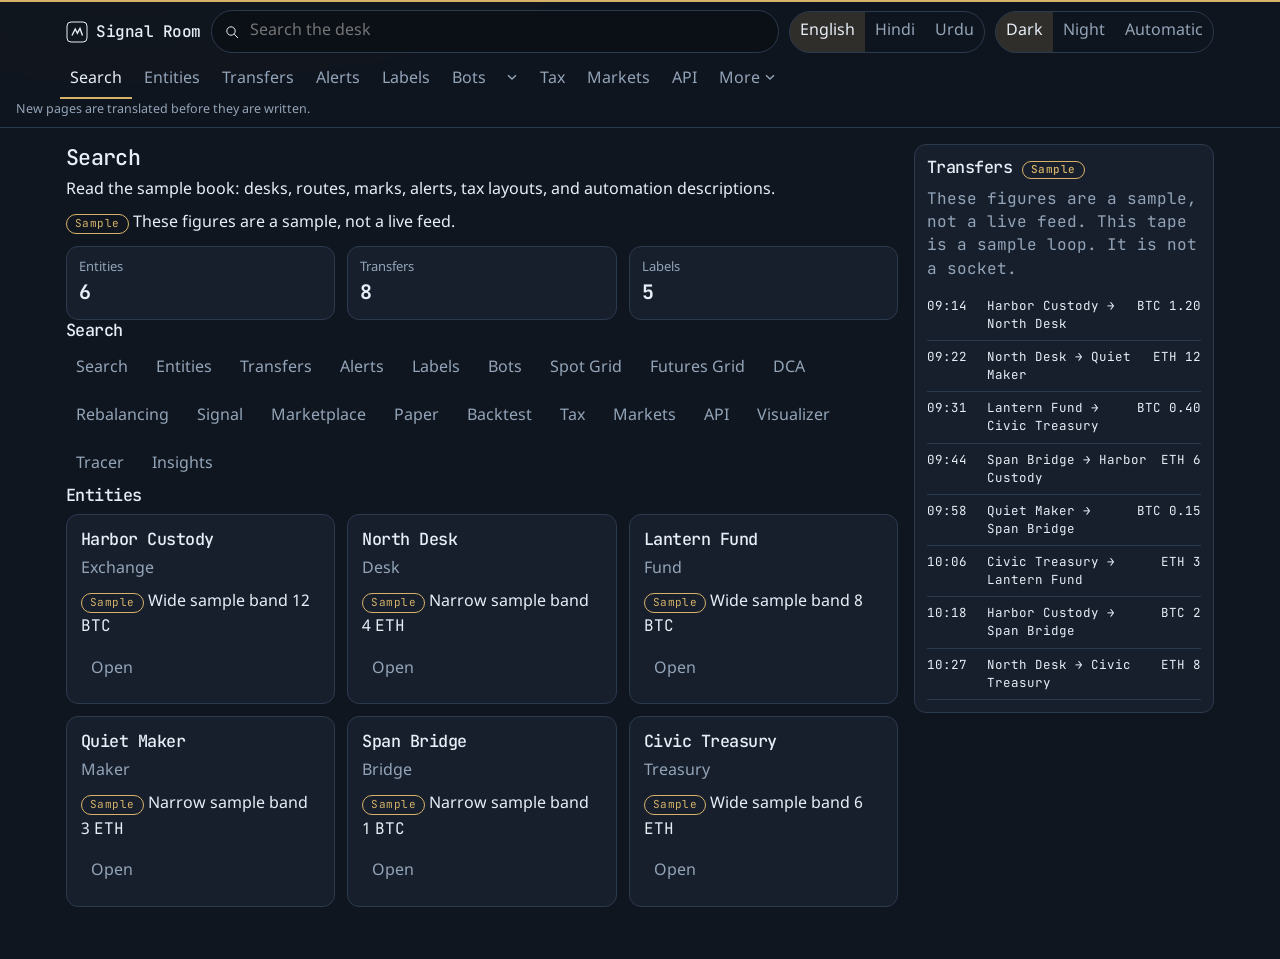
==== index.html @ 1d53cb91 "Match the public desk layout" ====
<!DOCTYPE html>
<html lang="en" dir="ltr" data-theme="dark" data-theme-choice="dark" data-lang="en">
<head>
<meta charset="utf-8">
<meta name="viewport" content="width=device-width, initial-scale=1">
<meta name="theme-color" content="#07080b">
<title>Signal Room</title>
<link rel="icon" href="data:image/svg+xml,%3Csvg xmlns='http://www.w3.org/2000/svg' viewBox='0 0 22 22'%3E%3Crect x='1' y='1' width='20' height='20' rx='4' fill='%2307080b' stroke='%233d8bfd'/%3E%3Cpath d='M6 14.5 9.2 8l2.2 4.2L14 7.5 16.5 14.5' fill='none' stroke='%233d8bfd' stroke-width='1.4'/%3E%3C/svg%3E">
<link rel="preconnect" href="https://fonts.googleapis.com">
<link rel="preconnect" href="https://fonts.gstatic.com" crossorigin>
<link href="https://fonts.googleapis.com/css2?family=Inter:wght@400;500;600;700&family=JetBrains+Mono:wght@400;500;600&family=Noto+Sans+Arabic:wght@400;600;700&family=Noto+Sans+Devanagari:wght@400;600;700&display=swap" rel="stylesheet">
<link rel="stylesheet" href="css/app.css">
<script src="js/boot.js"></script>
</head>
<body>
<div id="app"></div>
<script src="js/i18n.js"></script>
<script src="js/chrome.js"></script>
<script src="js/app.js"></script>
</body>
</html>
---- css/app.css ----
:root {
  --font-ui: "Source Sans 3", "Noto Sans Devanagari", "Noto Sans Arabic", sans-serif;
  --font-display: "JetBrains Mono", "Noto Sans Devanagari", "Noto Sans Arabic", ui-monospace, monospace;
  --bg: #10161f;
  --elev: #171f2c;
  --sunken: #0b1017;
  --line: #2c3a4e;
  --text: #e7eef7;
  --muted: #93a4b8;
  --accent: #d7b36a;
  --accent-dim: rgba(215, 179, 106, 0.16);
  --up: #3dcc8e;
  --down: #f07178;
  --shadow: 0 16px 40px rgba(0, 0, 0, 0.35);
  --radius: 12px;
  color-scheme: dark;
}
html[data-theme="night"] {
  --bg: #050608;
  --elev: #0c0f14;
  --sunken: #020303;
  --line: #1c222c;
  --text: #d5dbe4;
  --muted: #7e8b9c;
  --accent: #c6a15a;
  --accent-dim: rgba(198, 161, 90, 0.14);
  --up: #7dcea0;
  --down: #e07a84;
  color-scheme: dark;
}
html[data-theme="day"] {
  --bg: #e7eef3;
  --elev: #f7fafc;
  --sunken: #d5e0e8;
  --line: #c3d0db;
  --text: #15202b;
  --muted: #526274;
  --accent: #8a5a12;
  --accent-dim: rgba(138, 90, 18, 0.12);
  --up: #0c7a45;
  --down: #b4233c;
  --shadow: 0 12px 28px rgba(21, 32, 43, 0.08);
  color-scheme: light;
}
* { box-sizing: border-box; }
html, body { margin: 0; padding: 0; }
body {
  min-height: 100vh;
  background:
    radial-gradient(1200px 400px at 10% -10%, var(--accent-dim), transparent 50%),
    var(--bg);
  color: var(--text);
  font-family: var(--font-ui);
  font-size: 16px;
  line-height: 1.45;
}
button, input, select { font: inherit; color: inherit; }
button { cursor: pointer; }
a { color: var(--accent); text-decoration-thickness: 1px; text-underline-offset: 2px; }
h1, h2, h3 {
  font-family: var(--font-display);
  font-weight: 500;
  letter-spacing: -0.03em;
  line-height: 1.25;
  margin: 0 0 8px;
}
h1 { font-size: 1.35rem; }
h2 { font-size: 1.05rem; }
h3 { font-size: 0.95rem; }
p { margin: 0 0 10px; }
.skip {
  position: absolute;
  inset-inline-start: 12px;
  top: -48px;
  z-index: 80;
  background: var(--accent);
  color: #1a1204;
  border: 0;
  border-radius: 8px;
  padding: 8px 12px;
}
.skip:focus { top: 8px; }
.sticky-stack {
  position: sticky;
  top: 0;
  z-index: 40;
  background: color-mix(in srgb, var(--bg) 90%, transparent);
  backdrop-filter: blur(14px);
  border-bottom: 1px solid var(--line);
  box-shadow: inset 0 2px 0 var(--accent);
}
.bar, .nav, .rule, .shell, .foot { width: min(1180px, 100%); margin-inline: auto; }
.bar {
  display: flex;
  align-items: center;
  gap: 10px;
  padding: 10px 16px 6px;
  flex-wrap: wrap;
}
.brand {
  display: inline-flex;
  align-items: center;
  gap: 8px;
  color: var(--text);
  text-decoration: none;
  font-family: var(--font-display);
  font-weight: 500;
  letter-spacing: -0.03em;
}
.brand svg { display: block; }
.search {
  flex: 1 1 220px;
  display: flex;
  align-items: center;
  gap: 8px;
  min-width: 0;
  background: var(--sunken);
  border: 1px solid var(--line);
  border-radius: 999px;
  padding: 8px 12px;
}
.search:focus-within { border-color: var(--accent); }
.search input {
  flex: 1;
  min-width: 0;
  border: 0;
  outline: 0;
  background: transparent;
  font-family: var(--font-ui);
}
.seg { display: inline-flex; border: 1px solid var(--line); border-radius: 999px; overflow: hidden; }
.seg button, .nav > button, .menu-lab, .menu-toggle, .menu-panel button, .chip, .text-btn {
  background: transparent;
  border: 0;
  color: var(--muted);
  padding: 8px 10px;
  min-height: 40px;
}
.seg button[aria-pressed="true"] {
  background: var(--accent-dim);
  color: var(--text);
}
.nav {
  display: flex;
  flex-wrap: wrap;
  gap: 2px;
  padding: 0 10px 2px;
  align-items: center;
}
.nav > button[aria-current="page"], .menu-lab[aria-current="page"], .menu-toggle[aria-current="page"] {
  color: var(--text);
  box-shadow: inset 0 -2px 0 var(--accent);
}
.menu { position: relative; display: inline-flex; align-items: stretch; }
.menu-panel {
  display: none;
  position: absolute;
  top: calc(100% + 4px);
  inset-inline-start: 0;
  z-index: 50;
  min-width: 220px;
  max-width: min(280px, 92vw);
  background: var(--elev);
  border: 1px solid var(--line);
  border-radius: 12px;
  box-shadow: var(--shadow);
  padding: 6px;
}
.menu.open .menu-panel { display: grid; }
.menu.flip .menu-panel { inset-inline-start: auto; inset-inline-end: 0; }
.menu-panel button {
  text-align: start;
  border-radius: 8px;
  color: var(--text);
}
.menu-panel button:hover, .nav > button:hover, .menu-lab:hover, .chip:hover, .text-btn:hover {
  background: var(--accent-dim);
  color: var(--text);
}
.menu-panel button[aria-current="page"] { color: var(--accent); }
.rule {
  margin: 0;
  padding: 0 16px 8px;
  color: var(--muted);
  font-size: 12.5px;
}
.shell {
  display: grid;
  grid-template-columns: minmax(0, 1fr) 300px;
  gap: 16px;
  padding: 16px;
}
.shell.solo { grid-template-columns: minmax(0, 1fr); }
.card, .tape {
  background: var(--elev);
  border: 1px solid var(--line);
  border-radius: var(--radius);
}
.card { padding: 14px; }
.grid { display: grid; gap: 12px; }
.grid.cards { grid-template-columns: repeat(auto-fill, minmax(220px, 1fr)); }
.grid.stats { grid-template-columns: repeat(3, minmax(0, 1fr)); }
.stat b, .price, .num, .ticker, .badge, .tape, pre, .mono {
  font-family: var(--font-display);
  font-variant-numeric: tabular-nums;
}
.stat { padding: 12px; }
.stat span { display: block; color: var(--muted); font-size: 13px; }
.stat b { font-size: 1.25rem; }
.muted { color: var(--muted); }
.badge {
  display: inline-flex;
  align-items: center;
  border: 1px solid var(--accent);
  color: var(--accent);
  border-radius: 999px;
  padding: 1px 8px;
  font-size: 11px;
  letter-spacing: 0.04em;
  text-transform: none;
}
.badge.live { border-color: var(--up); color: var(--up); }
.row-actions, .chips, .inline { display: flex; flex-wrap: wrap; gap: 8px; align-items: center; }
.chip[aria-pressed="true"], .text-btn[aria-pressed="true"] {
  background: var(--accent-dim);
  color: var(--text);
  border-radius: 999px;
}
.sheet { width: 100%; border-collapse: collapse; font-size: 14px; }
.sheet th, .sheet td { padding: 8px 6px; border-bottom: 1px solid var(--line); text-align: start; vertical-align: top; }
.sheet th { color: var(--muted); font-weight: 600; font-size: 12px; }
.up { color: var(--up); }
.down { color: var(--down); }
.tape { padding: 12px; align-self: start; }
.tape-list { list-style: none; margin: 0; padding: 0; position: relative; }
.tape-list li {
  display: grid;
  grid-template-columns: 52px minmax(0, 1fr) auto;
  gap: 8px;
  padding: 7px 0;
  border-bottom: 1px solid var(--line);
  font-size: 12.5px;
}
.tape-list { overflow: hidden; }
.tape-list::after {
  content: "";
  position: absolute;
  inset-inline: 0;
  height: 28%;
  top: -30%;
  background: linear-gradient(transparent, var(--accent-dim), transparent);
  animation: scan 5.5s linear infinite;
  pointer-events: none;
}
@keyframes scan { to { top: 110%; } }
.field { display: grid; gap: 4px; margin-bottom: 8px; }
.field span { color: var(--muted); font-size: 13px; }
.field input, .field select {
  background: var(--sunken);
  border: 1px solid var(--line);
  border-radius: 8px;
  padding: 8px 10px;
  min-height: 40px;
}
.field input:focus, .field select:focus { outline: 2px solid var(--accent); border-color: transparent; }
.text-btn.solid, .solid {
  background: var(--accent);
  color: #1b1406;
  border-radius: 999px;
  padding: 8px 14px;
  border: 0;
  min-height: 40px;
  font-family: var(--font-ui);
}
html[data-theme="day"] .solid, html[data-theme="day"] .skip { color: #fffaf2; }
.band {
  position: relative;
  height: 148px;
  margin: 8px 0;
  background:
    linear-gradient(var(--line) 1px, transparent 1px) 0 0 / 100% 18px,
    var(--sunken);
  border-radius: 10px;
  overflow: hidden;
}
.spark { width: 100%; height: 84px; display: block; }
.spark polyline { fill: none; stroke: var(--accent); stroke-width: 2; }
.bars { display: grid; gap: 8px; margin: 8px 0; }
.bars div { display: grid; grid-template-columns: 52px 1fr auto; gap: 8px; align-items: center; }
.bars b { display: block; height: 8px; background: var(--accent); border-radius: 99px; }
.vmap { display: grid; grid-template-columns: repeat(3, minmax(0, 1fr)); gap: 10px; }
.node { border: 1px dashed var(--line); border-radius: 10px; padding: 10px; background: var(--sunken); }
.hops { margin: 0; padding-inline-start: 18px; display: grid; gap: 8px; }
.hops li { padding-bottom: 6px; border-bottom: 1px solid var(--line); }
.lamp {
  width: 18px; height: 18px; border-radius: 50%;
  background: var(--down);
  box-shadow: 0 0 0 6px color-mix(in srgb, var(--down) 25%, transparent);
}
.switch {
  display: flex; align-items: center; gap: 10px;
  padding: 12px; border: 1px solid var(--line); border-radius: 12px; background: var(--sunken);
}
.switch input { width: 42px; height: 22px; accent-color: var(--muted); }
.chart-wrap {
  height: 320px;
  background:
    linear-gradient(var(--line) 1px, transparent 1px) 0 0 / 100% 40px,
    linear-gradient(90deg, var(--line) 1px, transparent 1px) 0 0 / 48px 100%,
    var(--sunken);
  border-radius: 10px;
  position: relative;
}
.chart-wrap canvas { width: 100%; height: 100%; display: block; }
.desk-split {
  display: grid;
  grid-template-columns: minmax(0, 1.4fr) minmax(260px, 0.8fr);
  gap: 16px;
}
dl { margin: 0; display: grid; gap: 10px; }
dl div { display: grid; gap: 2px; }
dt { color: var(--muted); font-size: 12px; }
dd { margin: 0; overflow-wrap: anywhere; }
pre.err {
  white-space: pre-wrap;
  overflow-wrap: anywhere;
  background: var(--sunken);
  border-radius: 8px;
  padding: 8px;
  font-size: 12px;
  max-height: 180px;
  overflow: auto;
}
.ltr { direction: ltr; unicode-bidi: isolate; }
.foot { padding: 8px 16px 28px; display: flex; flex-wrap: wrap; gap: 12px; }
.foot a { color: var(--muted); }
:focus-visible { outline: 2px solid var(--accent); outline-offset: 2px; }
@media (max-width: 900px) {
  .shell, .desk-split, .grid.stats, .vmap { grid-template-columns: 1fr; }
  .tape { max-height: none; }
}
@media (prefers-reduced-motion: reduce) {
  .tape-list::after { animation: none; }
}
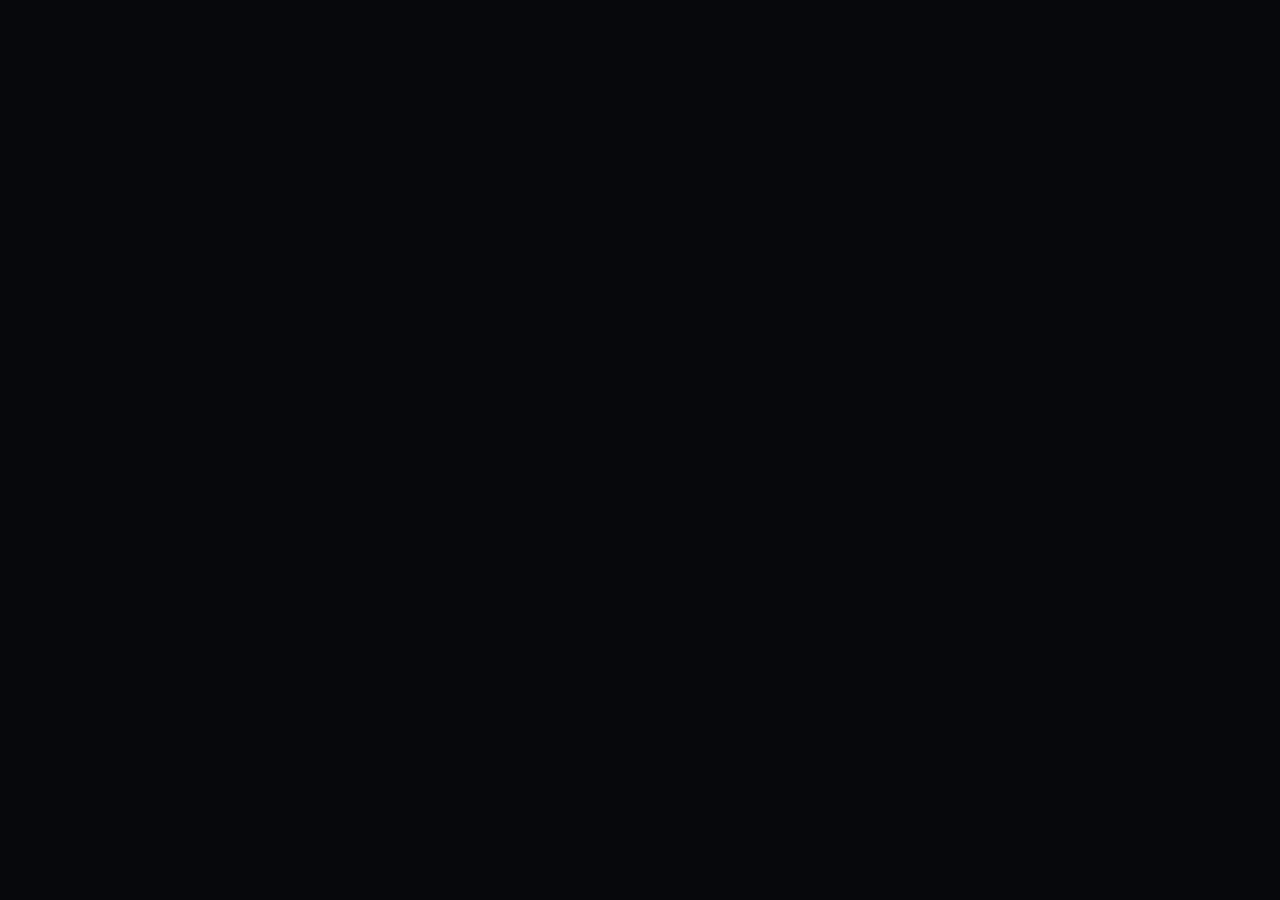
==== commit d0e40d6d: "Restore the real frontend files" ====
--- a/index.html
+++ b/index.html
@@ -16,6 +16,7 @@
 <div id="app"></div>
 <script src="js/i18n.js"></script>
 <script src="js/chrome.js"></script>
+<script src="js/calc.js"></script>
 <script src="js/app.js"></script>
 </body>
 </html>
--- a/css/app.css
+++ b/css/app.css
@@ -1,344 +1,360 @@
 :root {
-  --font-ui: "Source Sans 3", "Noto Sans Devanagari", "Noto Sans Arabic", sans-serif;
-  --font-display: "JetBrains Mono", "Noto Sans Devanagari", "Noto Sans Arabic", ui-monospace, monospace;
-  --bg: #10161f;
-  --elev: #171f2c;
-  --sunken: #0b1017;
-  --line: #2c3a4e;
-  --text: #e7eef7;
-  --muted: #93a4b8;
-  --accent: #d7b36a;
-  --accent-dim: rgba(215, 179, 106, 0.16);
-  --up: #3dcc8e;
-  --down: #f07178;
-  --shadow: 0 16px 40px rgba(0, 0, 0, 0.35);
-  --radius: 12px;
+  --font-ui: "Inter", "Noto Sans Devanagari", "Noto Sans Arabic", sans-serif;
+  --font-num: "JetBrains Mono", ui-monospace, monospace;
+  --bg: #07080b;
+  --elev: #0e1117;
+  --sunken: #0a0c10;
+  --line: #1e2430;
+  --text: #eef2f6;
+  --muted: #8b93a7;
+  --accent: #3d8bfd;
+  --accent-dim: rgba(61, 139, 253, 0.16);
+  --up: #1ecb7a;
+  --down: #ff5c7a;
+  --shadow: 0 8px 24px rgba(0, 0, 0, 0.35);
   color-scheme: dark;
 }
 html[data-theme="night"] {
-  --bg: #050608;
-  --elev: #0c0f14;
-  --sunken: #020303;
-  --line: #1c222c;
-  --text: #d5dbe4;
-  --muted: #7e8b9c;
-  --accent: #c6a15a;
-  --accent-dim: rgba(198, 161, 90, 0.14);
+  --bg: #000000;
+  --elev: #070809;
+  --sunken: #030404;
+  --line: #16181d;
+  --text: #d5dbe3;
+  --muted: #7d8696;
+  --accent: #6aa6ff;
+  --accent-dim: rgba(106, 166, 255, 0.14);
   --up: #7dcea0;
   --down: #e07a84;
   color-scheme: dark;
 }
 html[data-theme="day"] {
-  --bg: #e7eef3;
-  --elev: #f7fafc;
-  --sunken: #d5e0e8;
-  --line: #c3d0db;
-  --text: #15202b;
-  --muted: #526274;
-  --accent: #8a5a12;
-  --accent-dim: rgba(138, 90, 18, 0.12);
+  --bg: #f4f6f8;
+  --elev: #ffffff;
+  --sunken: #e8edf2;
+  --line: #d5dde6;
+  --text: #121820;
+  --muted: #5c6b7c;
+  --accent: #1565d8;
+  --accent-dim: rgba(21, 101, 216, 0.1);
   --up: #0c7a45;
-  --down: #b4233c;
-  --shadow: 0 12px 28px rgba(21, 32, 43, 0.08);
+  --down: #c4233c;
+  --shadow: 0 8px 20px rgba(18, 24, 32, 0.06);
   color-scheme: light;
 }
 * { box-sizing: border-box; }
 html, body { margin: 0; padding: 0; }
 body {
   min-height: 100vh;
-  background:
-    radial-gradient(1200px 400px at 10% -10%, var(--accent-dim), transparent 50%),
-    var(--bg);
+  background: var(--bg);
   color: var(--text);
   font-family: var(--font-ui);
-  font-size: 16px;
-  line-height: 1.45;
+  font-size: 13px;
+  line-height: 1.4;
 }
 button, input, select { font: inherit; color: inherit; }
-button { cursor: pointer; }
-a { color: var(--accent); text-decoration-thickness: 1px; text-underline-offset: 2px; }
-h1, h2, h3 {
-  font-family: var(--font-display);
-  font-weight: 500;
-  letter-spacing: -0.03em;
-  line-height: 1.25;
-  margin: 0 0 8px;
-}
-h1 { font-size: 1.35rem; }
-h2 { font-size: 1.05rem; }
-h3 { font-size: 0.95rem; }
-p { margin: 0 0 10px; }
+button, .brand { cursor: pointer; }
+a { color: var(--accent); }
+h1, h2, h3, p { margin: 0; }
+h1, h2, h3 { font-weight: 600; letter-spacing: -0.02em; }
 .skip {
   position: absolute;
   inset-inline-start: 12px;
   top: -48px;
   z-index: 80;
   background: var(--accent);
-  color: #1a1204;
-  border: 0;
-  border-radius: 8px;
+  color: #fff;
+  border-radius: 6px;
   padding: 8px 12px;
+  text-decoration: none;
 }
 .skip:focus { top: 8px; }
 .sticky-stack {
   position: sticky;
   top: 0;
   z-index: 40;
-  background: color-mix(in srgb, var(--bg) 90%, transparent);
-  backdrop-filter: blur(14px);
+  background: color-mix(in srgb, var(--bg) 92%, transparent);
+  backdrop-filter: blur(12px);
   border-bottom: 1px solid var(--line);
-  box-shadow: inset 0 2px 0 var(--accent);
-}
-.bar, .nav, .rule, .shell, .foot { width: min(1180px, 100%); margin-inline: auto; }
+}
 .bar {
   display: flex;
   align-items: center;
-  gap: 10px;
-  padding: 10px 16px 6px;
+  gap: 8px;
+  min-height: 48px;
+  padding: 6px 12px;
   flex-wrap: wrap;
 }
 .brand {
   display: inline-flex;
   align-items: center;
   gap: 8px;
-  color: var(--text);
+  background: none;
+  border: 0;
+  padding: 0 4px;
+  min-height: 32px;
+  color: var(--text);
+  font-weight: 600;
+  font-size: 14px;
+  letter-spacing: -0.02em;
   text-decoration: none;
-  font-family: var(--font-display);
-  font-weight: 500;
-  letter-spacing: -0.03em;
-}
-.brand svg { display: block; }
+}
+.brand svg { display: block; color: var(--accent); }
+.nav { display: flex; flex-wrap: wrap; align-items: center; gap: 0; min-width: 0; }
+.tools {
+  display: flex;
+  align-items: center;
+  gap: 8px;
+  margin-inline-start: auto;
+  flex-wrap: wrap;
+}
+.nav > button, .menu-toggle, .seg button, .chip, .text-btn, .solid, .nav > a.nav-link {
+  background: transparent;
+  border: 0;
+  color: var(--muted);
+  padding: 6px 8px;
+  min-height: 30px;
+  border-radius: 6px;
+  font-size: 13px;
+  text-decoration: none;
+  display: inline-flex;
+  align-items: center;
+}
+.nav > button[aria-current="page"], .menu-toggle[aria-current="page"] {
+  color: var(--text);
+  box-shadow: inset 0 -1px 0 var(--accent);
+  border-radius: 0;
+}
+.nav > button:hover, .menu-toggle:hover, .menu-panel button:hover, .chip:hover, .text-btn:hover, .nav > a.nav-link:hover {
+  color: var(--text);
+  background: var(--accent-dim);
+}
 .search {
-  flex: 1 1 220px;
   display: flex;
   align-items: center;
   gap: 8px;
   min-width: 0;
   background: var(--sunken);
   border: 1px solid var(--line);
-  border-radius: 999px;
-  padding: 8px 12px;
-}
-.search:focus-within { border-color: var(--accent); }
+  color: var(--muted);
+}
+.search.compact {
+  flex: 1 1 168px;
+  max-width: 220px;
+  border-radius: 8px;
+  padding: 4px 8px;
+  min-height: 32px;
+}
 .search input {
   flex: 1;
   min-width: 0;
   border: 0;
   outline: 0;
   background: transparent;
-  font-family: var(--font-ui);
-}
-.seg { display: inline-flex; border: 1px solid var(--line); border-radius: 999px; overflow: hidden; }
-.seg button, .nav > button, .menu-lab, .menu-toggle, .menu-panel button, .chip, .text-btn {
-  background: transparent;
-  border: 0;
-  color: var(--muted);
-  padding: 8px 10px;
-  min-height: 40px;
-}
-.seg button[aria-pressed="true"] {
-  background: var(--accent-dim);
-  color: var(--text);
-}
-.nav {
-  display: flex;
-  flex-wrap: wrap;
-  gap: 2px;
-  padding: 0 10px 2px;
-  align-items: center;
-}
-.nav > button[aria-current="page"], .menu-lab[aria-current="page"], .menu-toggle[aria-current="page"] {
-  color: var(--text);
-  box-shadow: inset 0 -2px 0 var(--accent);
-}
-.menu { position: relative; display: inline-flex; align-items: stretch; }
+  color: var(--text);
+}
+.search:focus-within { border-color: var(--accent); color: var(--text); }
+.seg { display: inline-flex; border: 1px solid var(--line); border-radius: 8px; overflow: hidden; }
+.seg button { border-radius: 0; padding: 4px 8px; font-size: 12px; min-height: 30px; }
+.seg button[aria-pressed="true"] { background: var(--accent-dim); color: var(--text); }
+.menu { position: relative; display: inline-flex; }
 .menu-panel {
   display: none;
   position: absolute;
   top: calc(100% + 4px);
-  inset-inline-start: 0;
+  inset-inline-end: 0;
   z-index: 50;
-  min-width: 220px;
-  max-width: min(280px, 92vw);
+  min-width: 180px;
   background: var(--elev);
   border: 1px solid var(--line);
+  border-radius: 8px;
+  box-shadow: var(--shadow);
+  padding: 4px;
+}
+.menu.open .menu-panel { display: grid; }
+.menu-panel button, .menu-panel a {
+  text-align: start;
+  color: var(--text);
+  width: 100%;
+  background: transparent;
+  border: 0;
+  min-height: 32px;
+  border-radius: 6px;
+  padding: 6px 8px;
+  text-decoration: none;
+  font: inherit;
+}
+.menu-panel button[aria-current="page"] { color: var(--accent); }
+.page-body { width: min(1180px, 100%); margin-inline: auto; padding: 0 16px 48px; }
+.hero { text-align: center; padding: 42px 0 18px; }
+.hero h1 { font-size: 44px; font-weight: 600; letter-spacing: -0.04em; line-height: 1.1; }
+.search.hero-search {
+  width: min(720px, 100%);
+  margin: 18px auto 0;
+  border-radius: 999px;
+  padding: 12px 16px;
+  min-height: 52px;
+}
+.search.hero-search input { font-size: 15px; }
+.view { padding-top: 22px; }
+.view > h1 { font-size: 22px; margin-bottom: 8px; }
+.muted { color: var(--muted); }
+.dash {
+  display: grid;
+  grid-template-columns: minmax(280px, 0.92fr) minmax(0, 1.15fr);
+  gap: 12px;
+  align-items: start;
+}
+.panel {
+  background: var(--elev);
+  border: 1px solid var(--line);
   border-radius: 12px;
-  box-shadow: var(--shadow);
-  padding: 6px;
-}
-.menu.open .menu-panel { display: grid; }
-.menu.flip .menu-panel { inset-inline-start: auto; inset-inline-end: 0; }
-.menu-panel button {
-  text-align: start;
-  border-radius: 8px;
-  color: var(--text);
-}
-.menu-panel button:hover, .nav > button:hover, .menu-lab:hover, .chip:hover, .text-btn:hover {
-  background: var(--accent-dim);
-  color: var(--text);
-}
-.menu-panel button[aria-current="page"] { color: var(--accent); }
-.rule {
-  margin: 0;
-  padding: 0 16px 8px;
-  color: var(--muted);
-  font-size: 12.5px;
-}
-.shell {
-  display: grid;
-  grid-template-columns: minmax(0, 1fr) 300px;
-  gap: 16px;
-  padding: 16px;
-}
-.shell.solo { grid-template-columns: minmax(0, 1fr); }
-.card, .tape {
-  background: var(--elev);
-  border: 1px solid var(--line);
-  border-radius: var(--radius);
-}
-.card { padding: 14px; }
-.grid { display: grid; gap: 12px; }
-.grid.cards { grid-template-columns: repeat(auto-fill, minmax(220px, 1fr)); }
-.grid.stats { grid-template-columns: repeat(3, minmax(0, 1fr)); }
-.stat b, .price, .num, .ticker, .badge, .tape, pre, .mono {
-  font-family: var(--font-display);
-  font-variant-numeric: tabular-nums;
-}
-.stat { padding: 12px; }
-.stat span { display: block; color: var(--muted); font-size: 13px; }
-.stat b { font-size: 1.25rem; }
-.muted { color: var(--muted); }
-.badge {
-  display: inline-flex;
-  align-items: center;
-  border: 1px solid var(--accent);
-  color: var(--accent);
-  border-radius: 999px;
-  padding: 1px 8px;
-  font-size: 11px;
-  letter-spacing: 0.04em;
-  text-transform: none;
-}
-.badge.live { border-color: var(--up); color: var(--up); }
-.row-actions, .chips, .inline { display: flex; flex-wrap: wrap; gap: 8px; align-items: center; }
-.chip[aria-pressed="true"], .text-btn[aria-pressed="true"] {
-  background: var(--accent-dim);
-  color: var(--text);
-  border-radius: 999px;
-}
-.sheet { width: 100%; border-collapse: collapse; font-size: 14px; }
-.sheet th, .sheet td { padding: 8px 6px; border-bottom: 1px solid var(--line); text-align: start; vertical-align: top; }
-.sheet th { color: var(--muted); font-weight: 600; font-size: 12px; }
+  padding: 12px;
+  min-width: 0;
+}
+.panel h2, .explorer h2 {
+  display: flex;
+  align-items: center;
+  gap: 8px;
+  font-size: 14px;
+  margin-bottom: 10px;
+}
+.tcards { display: grid; gap: 10px; }
+.tcard {
+  border: 1px solid var(--line);
+  border-radius: 10px;
+  padding: 12px;
+  background: var(--sunken);
+}
+.tcard header { display: flex; align-items: center; justify-content: space-between; gap: 8px; }
+.tcard h3 { font-size: 14px; }
+.figure { font-size: 26px; line-height: 1.2; margin: 8px 0 2px; }
+.pct { font-size: 13px; margin-bottom: 8px; }
+.meta { display: flex; justify-content: space-between; gap: 10px; font-size: 12px; color: var(--muted); margin-top: 4px; }
+.meta b { color: var(--text); font-weight: 500; }
+.num, .figure, .pct { font-family: var(--font-num); font-variant-numeric: tabular-nums; font-weight: 500; }
+.ticker { direction: ltr; unicode-bidi: isolate; }
 .up { color: var(--up); }
 .down { color: var(--down); }
-.tape { padding: 12px; align-self: start; }
-.tape-list { list-style: none; margin: 0; padding: 0; position: relative; }
-.tape-list li {
-  display: grid;
-  grid-template-columns: 52px minmax(0, 1fr) auto;
-  gap: 8px;
-  padding: 7px 0;
+.chips { display: flex; flex-wrap: wrap; gap: 6px; margin-bottom: 8px; }
+.chip { border: 1px solid var(--line); }
+.chip[aria-pressed="true"] { background: var(--accent-dim); color: var(--text); border-color: transparent; }
+.sheet { width: 100%; border-collapse: collapse; }
+.sheet th, .sheet td {
+  padding: 7px 6px;
   border-bottom: 1px solid var(--line);
-  font-size: 12.5px;
-}
-.tape-list { overflow: hidden; }
-.tape-list::after {
-  content: "";
-  position: absolute;
-  inset-inline: 0;
-  height: 28%;
-  top: -30%;
-  background: linear-gradient(transparent, var(--accent-dim), transparent);
-  animation: scan 5.5s linear infinite;
-  pointer-events: none;
-}
-@keyframes scan { to { top: 110%; } }
-.field { display: grid; gap: 4px; margin-bottom: 8px; }
-.field span { color: var(--muted); font-size: 13px; }
-.field input, .field select {
-  background: var(--sunken);
-  border: 1px solid var(--line);
-  border-radius: 8px;
-  padding: 8px 10px;
-  min-height: 40px;
-}
-.field input:focus, .field select:focus { outline: 2px solid var(--accent); border-color: transparent; }
-.text-btn.solid, .solid {
-  background: var(--accent);
-  color: #1b1406;
+  text-align: start;
+  vertical-align: middle;
+}
+.sheet th {
+  color: var(--muted);
+  font-weight: 600;
+  font-size: 11px;
+  letter-spacing: 0.06em;
+}
+.explorer { margin-top: 12px; }
+.ex-top { display: flex; flex-wrap: wrap; align-items: center; gap: 8px; margin-bottom: 8px; }
+.ex-top h2 { margin: 0; }
+.tf-label {
+  border: 1px solid var(--line);
   border-radius: 999px;
-  padding: 8px 14px;
-  border: 0;
-  min-height: 40px;
-  font-family: var(--font-ui);
-}
-html[data-theme="day"] .solid, html[data-theme="day"] .skip { color: #fffaf2; }
-.band {
-  position: relative;
-  height: 148px;
-  margin: 8px 0;
-  background:
-    linear-gradient(var(--line) 1px, transparent 1px) 0 0 / 100% 18px,
-    var(--sunken);
-  border-radius: 10px;
-  overflow: hidden;
-}
-.spark { width: 100%; height: 84px; display: block; }
-.spark polyline { fill: none; stroke: var(--accent); stroke-width: 2; }
-.bars { display: grid; gap: 8px; margin: 8px 0; }
-.bars div { display: grid; grid-template-columns: 52px 1fr auto; gap: 8px; align-items: center; }
-.bars b { display: block; height: 8px; background: var(--accent); border-radius: 99px; }
-.vmap { display: grid; grid-template-columns: repeat(3, minmax(0, 1fr)); gap: 10px; }
-.node { border: 1px dashed var(--line); border-radius: 10px; padding: 10px; background: var(--sunken); }
-.hops { margin: 0; padding-inline-start: 18px; display: grid; gap: 8px; }
-.hops li { padding-bottom: 6px; border-bottom: 1px solid var(--line); }
-.lamp {
-  width: 18px; height: 18px; border-radius: 50%;
-  background: var(--down);
-  box-shadow: 0 0 0 6px color-mix(in srgb, var(--down) 25%, transparent);
-}
-.switch {
-  display: flex; align-items: center; gap: 10px;
-  padding: 12px; border: 1px solid var(--line); border-radius: 12px; background: var(--sunken);
-}
-.switch input { width: 42px; height: 22px; accent-color: var(--muted); }
+  padding: 2px 8px;
+  color: var(--muted);
+  font-size: 12px;
+}
+.price-line { font-size: 22px; margin: 4px 0 8px; }
 .chart-wrap {
-  height: 320px;
-  background:
-    linear-gradient(var(--line) 1px, transparent 1px) 0 0 / 100% 40px,
-    linear-gradient(90deg, var(--line) 1px, transparent 1px) 0 0 / 48px 100%,
-    var(--sunken);
+  height: 280px;
+  background: var(--sunken);
+  border: 1px solid var(--line);
   border-radius: 10px;
   position: relative;
 }
 .chart-wrap canvas { width: 100%; height: 100%; display: block; }
-.desk-split {
-  display: grid;
-  grid-template-columns: minmax(0, 1.4fr) minmax(260px, 0.8fr);
-  gap: 16px;
-}
-dl { margin: 0; display: grid; gap: 10px; }
-dl div { display: grid; gap: 2px; }
-dt { color: var(--muted); font-size: 12px; }
-dd { margin: 0; overflow-wrap: anywhere; }
+.statline {
+  display: flex;
+  flex-wrap: wrap;
+  align-items: baseline;
+  gap: 8px;
+  margin-top: 10px;
+  padding-top: 8px;
+  border-top: 1px solid var(--line);
+}
+.statline span:first-child { color: var(--muted); min-width: 7em; }
+.source { margin-top: 12px; padding-top: 10px; border-top: 1px solid var(--line); display: grid; gap: 6px; }
+.source p { overflow-wrap: anywhere; }
+.ltr { direction: ltr; unicode-bidi: isolate; }
 pre.err {
   white-space: pre-wrap;
   overflow-wrap: anywhere;
   background: var(--sunken);
+  border: 1px solid var(--line);
   border-radius: 8px;
   padding: 8px;
   font-size: 12px;
   max-height: 180px;
   overflow: auto;
-}
-.ltr { direction: ltr; unicode-bidi: isolate; }
-.foot { padding: 8px 16px 28px; display: flex; flex-wrap: wrap; gap: 12px; }
-.foot a { color: var(--muted); }
+  margin: 0;
+}
+.field { display: grid; gap: 4px; margin-bottom: 8px; }
+.field span { color: var(--muted); font-size: 12px; }
+.field input, .field select {
+  background: var(--sunken);
+  border: 1px solid var(--line);
+  border-radius: 8px;
+  padding: 8px 10px;
+  min-height: 36px;
+}
+.solid { background: var(--accent); color: #fff; border-radius: 8px; padding: 8px 12px; }
+.row-actions { display: flex; flex-wrap: wrap; gap: 8px; align-items: center; }
+.form-grid { display: grid; grid-template-columns: repeat(auto-fit, minmax(140px, 1fr)); gap: 8px; }
+.card {
+  background: var(--elev);
+  border: 1px solid var(--line);
+  border-radius: 10px;
+  padding: 12px;
+}
+.grid { display: grid; gap: 10px; }
+.grid.cards { grid-template-columns: repeat(auto-fill, minmax(200px, 1fr)); }
+.vmap { display: grid; grid-template-columns: repeat(auto-fill, minmax(180px, 1fr)); gap: 10px; }
+.node { border: 1px solid var(--line); border-radius: 10px; padding: 10px; background: var(--sunken); }
+.hops { list-style: none; margin: 8px 0 0; padding: 0; display: grid; gap: 6px; }
+.hops li { padding: 6px 0; border-bottom: 1px solid var(--line); }
+.tabs { display: flex; flex-wrap: wrap; gap: 6px; margin: 10px 0; }
+.result {
+  margin-top: 10px;
+  border: 1px solid var(--line);
+  border-radius: 10px;
+  padding: 10px;
+  background: var(--sunken);
+}
+.switch {
+  width: 72px;
+  height: 40px;
+  border-radius: 999px;
+  border: 1px solid var(--line);
+  background: #2a1218;
+  position: relative;
+  padding: 0;
+}
+.switch .knob {
+  width: 30px;
+  height: 30px;
+  border-radius: 50%;
+  background: var(--down);
+  position: absolute;
+  top: 4px;
+  inset-inline-start: 5px;
+}
+.stop-wrap { display: flex; align-items: center; gap: 14px; margin-top: 18px; }
+.stop-off {
+  font-family: var(--font-num);
+  letter-spacing: 0.08em;
+  color: var(--down);
+  font-size: 18px;
+}
 :focus-visible { outline: 2px solid var(--accent); outline-offset: 2px; }
 @media (max-width: 900px) {
-  .shell, .desk-split, .grid.stats, .vmap { grid-template-columns: 1fr; }
-  .tape { max-height: none; }
-}
-@media (prefers-reduced-motion: reduce) {
-  .tape-list::after { animation: none; }
-}
+  .dash, .grid.cards { grid-template-columns: 1fr; }
+  .hero h1 { font-size: 32px; }
+  .search.compact { max-width: none; }
+}
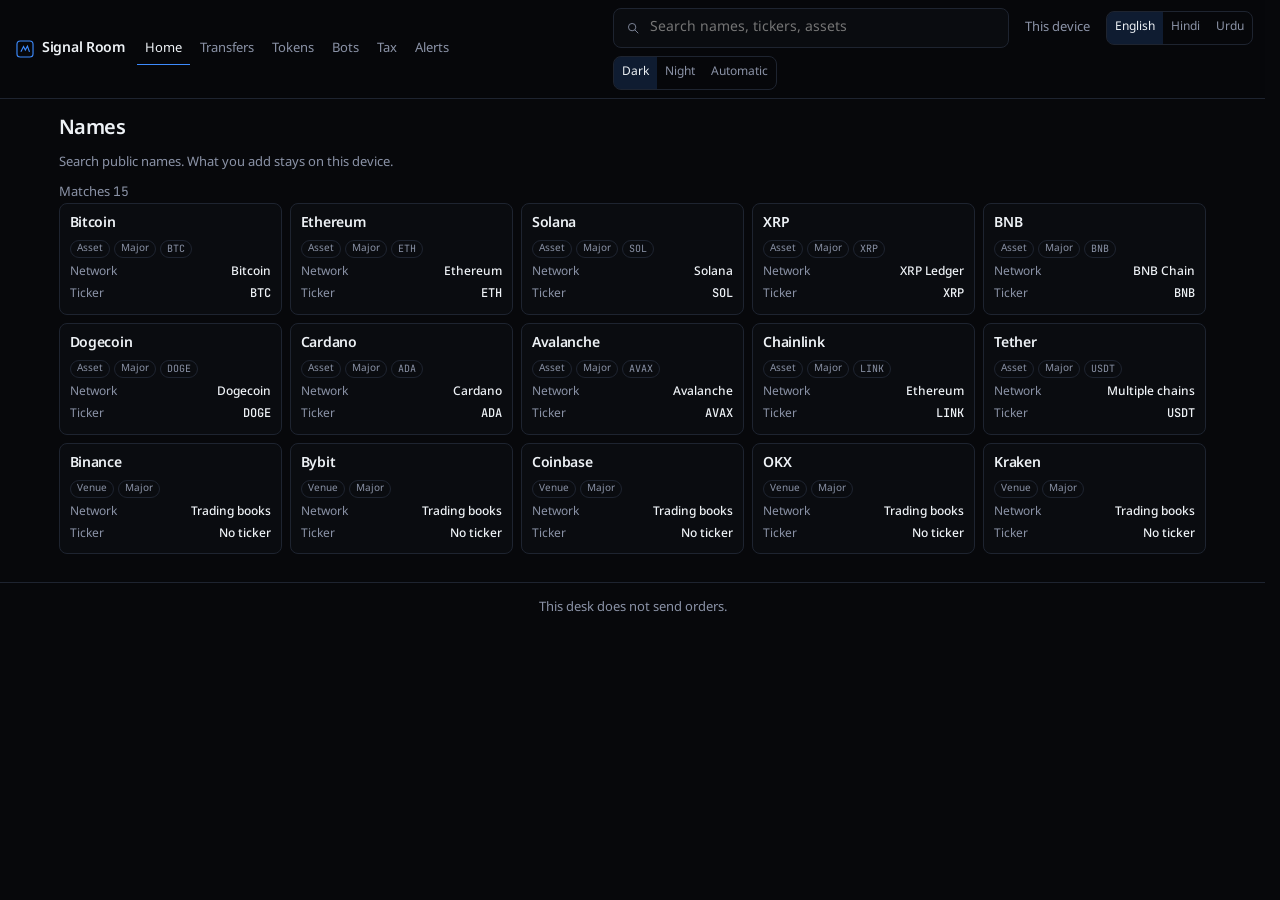
==== commit dd619c4a: "Replace the preview with the Arkham-style desk" ====
--- a/index.html
+++ b/index.html
@@ -5,7 +5,7 @@
 <meta name="viewport" content="width=device-width, initial-scale=1">
 <meta name="theme-color" content="#07080b">
 <title>Signal Room</title>
-<link rel="icon" href="data:image/svg+xml,%3Csvg xmlns='http://www.w3.org/2000/svg' viewBox='0 0 22 22'%3E%3Crect x='1' y='1' width='20' height='20' rx='4' fill='%2307080b' stroke='%233d8bfd'/%3E%3Cpath d='M6 14.5 9.2 8l2.2 4.2L14 7.5 16.5 14.5' fill='none' stroke='%233d8bfd' stroke-width='1.4'/%3E%3C/svg%3E">
+<link rel="icon" href="data:image/svg+xml,%3Csvg xmlns='http://www.w3.org/2000/svg' viewBox='0 0 22 22'%3E%3Ccircle cx='11' cy='11' r='8.2' fill='%2307080b' stroke='%232f7bff' stroke-width='1.6'/%3E%3Ccircle cx='11' cy='11' r='2.1' fill='%232f7bff'/%3E%3C/svg%3E">
 <link rel="preconnect" href="https://fonts.googleapis.com">
 <link rel="preconnect" href="https://fonts.gstatic.com" crossorigin>
 <link href="https://fonts.googleapis.com/css2?family=Inter:wght@400;500;600;700&family=JetBrains+Mono:wght@400;500;600&family=Noto+Sans+Arabic:wght@400;600;700&family=Noto+Sans+Devanagari:wght@400;600;700&display=swap" rel="stylesheet">
--- a/css/app.css
+++ b/css/app.css
@@ -42,6 +42,7 @@
   color-scheme: light;
 }
 * { box-sizing: border-box; }
+html { scrollbar-gutter: stable; }
 html, body { margin: 0; padding: 0; }
 body {
   min-height: 100vh;
@@ -49,13 +50,13 @@
   color: var(--text);
   font-family: var(--font-ui);
   font-size: 13px;
-  line-height: 1.4;
+  line-height: 1.45;
 }
 button, input, select { font: inherit; color: inherit; }
-button, .brand { cursor: pointer; }
-a { color: var(--accent); }
+button { cursor: pointer; }
 h1, h2, h3, p { margin: 0; }
 h1, h2, h3 { font-weight: 600; letter-spacing: -0.02em; }
+a { color: var(--accent); }
 .skip {
   position: absolute;
   inset-inline-start: 12px;
@@ -63,9 +64,9 @@
   z-index: 80;
   background: var(--accent);
   color: #fff;
+  border: 0;
   border-radius: 6px;
   padding: 8px 12px;
-  text-decoration: none;
 }
 .skip:focus { top: 8px; }
 .sticky-stack {
@@ -80,8 +81,8 @@
   display: flex;
   align-items: center;
   gap: 8px;
-  min-height: 48px;
-  padding: 6px 12px;
+  min-height: 52px;
+  padding: 8px 12px;
   flex-wrap: wrap;
 }
 .brand {
@@ -98,36 +99,42 @@
   letter-spacing: -0.02em;
   text-decoration: none;
 }
-.brand svg { display: block; color: var(--accent); }
-.nav { display: flex; flex-wrap: wrap; align-items: center; gap: 0; min-width: 0; }
-.tools {
-  display: flex;
-  align-items: center;
-  gap: 8px;
-  margin-inline-start: auto;
+.brand svg { display: block; color: var(--accent); flex: 0 0 auto; }
+.nav {
+  display: flex;
   flex-wrap: wrap;
-}
-.nav > button, .menu-toggle, .seg button, .chip, .text-btn, .solid, .nav > a.nav-link {
+  align-items: center;
+  gap: 2px;
+  min-width: 0;
+}
+.nav > button, a.back, a.tool-link, .seg button, .chips button, .text-btn {
   background: transparent;
   border: 0;
   color: var(--muted);
   padding: 6px 8px;
-  min-height: 30px;
+  min-height: 32px;
   border-radius: 6px;
   font-size: 13px;
   text-decoration: none;
   display: inline-flex;
   align-items: center;
 }
-.nav > button[aria-current="page"], .menu-toggle[aria-current="page"] {
-  color: var(--text);
-  box-shadow: inset 0 -1px 0 var(--accent);
-  border-radius: 0;
-}
-.nav > button:hover, .menu-toggle:hover, .menu-panel button:hover, .chip:hover, .text-btn:hover, .nav > a.nav-link:hover {
+.nav > button[aria-current="page"], .chips button[aria-pressed="true"], .seg button[aria-pressed="true"] {
+  color: var(--text);
+}
+.nav > button[aria-current="page"] { box-shadow: inset 0 -1px 0 var(--accent); border-radius: 0; }
+.nav > button:hover, a.back:hover, a.tool-link:hover, .chips button:hover, .text-btn:hover, .token-btn:hover {
   color: var(--text);
   background: var(--accent-dim);
 }
+.tools {
+  display: flex;
+  align-items: center;
+  gap: 8px;
+  margin-inline-start: auto;
+  flex-wrap: wrap;
+  min-width: 0;
+}
 .search {
   display: flex;
   align-items: center;
@@ -138,11 +145,11 @@
   color: var(--muted);
 }
 .search.compact {
-  flex: 1 1 168px;
-  max-width: 220px;
-  border-radius: 8px;
-  padding: 4px 8px;
-  min-height: 32px;
+  flex: 1 1 320px;
+  max-width: 560px;
+  border-radius: 8px;
+  padding: 6px 12px;
+  min-height: 40px;
 }
 .search input {
   flex: 1;
@@ -150,211 +157,213 @@
   border: 0;
   outline: 0;
   background: transparent;
-  color: var(--text);
+  font-family: var(--font-ui);
+  color: var(--text);
+  font-size: 14px;
 }
 .search:focus-within { border-color: var(--accent); color: var(--text); }
-.seg { display: inline-flex; border: 1px solid var(--line); border-radius: 8px; overflow: hidden; }
-.seg button { border-radius: 0; padding: 4px 8px; font-size: 12px; min-height: 30px; }
-.seg button[aria-pressed="true"] { background: var(--accent-dim); color: var(--text); }
-.menu { position: relative; display: inline-flex; }
-.menu-panel {
-  display: none;
-  position: absolute;
-  top: calc(100% + 4px);
-  inset-inline-end: 0;
-  z-index: 50;
-  min-width: 180px;
+.seg {
+  display: inline-flex;
+  border: 1px solid var(--line);
+  border-radius: 8px;
+  overflow: hidden;
+  flex: 0 0 auto;
+}
+.seg button { border-radius: 0; padding: 4px 8px; font-size: 12px; }
+.seg button[aria-pressed="true"] { background: var(--accent-dim); }
+.page-body { width: min(1180px, 100%); margin-inline: auto; padding: 0 16px 28px; }
+.view { padding-top: 16px; display: grid; gap: 10px; }
+.view > h1 { font-size: 20px; }
+.muted { color: var(--muted); }
+.err { color: var(--down); }
+.tcards {
+  display: grid;
+  grid-template-columns: repeat(auto-fill, minmax(220px, 1fr));
+  gap: 8px;
+}
+.tcard {
+  display: block;
+  width: 100%;
+  text-align: start;
+  border: 1px solid var(--line);
+  background: var(--sunken);
+  border-radius: 8px;
+  padding: 10px;
+  color: var(--text);
+}
+.tcard h3 { font-size: 14px; }
+.tcard[aria-pressed="true"] { border-color: var(--accent); }
+.tags { display: flex; flex-wrap: wrap; gap: 4px; margin: 6px 0; }
+.tag {
+  border: 1px solid var(--line);
+  border-radius: 999px;
+  padding: 0 6px;
+  font-size: 10px;
+  line-height: 16px;
+  color: var(--muted);
+}
+.meta, .pin {
+  display: flex;
+  justify-content: space-between;
+  gap: 10px;
+  align-items: baseline;
+  font-size: 12px;
+  color: var(--muted);
+  margin-top: 4px;
+}
+.pin { justify-content: flex-start; align-items: center; flex-wrap: wrap; }
+.meta b, .pin b { color: var(--text); font-weight: 500; }
+.detail, .card {
   background: var(--elev);
   border: 1px solid var(--line);
   border-radius: 8px;
-  box-shadow: var(--shadow);
-  padding: 4px;
-}
-.menu.open .menu-panel { display: grid; }
-.menu-panel button, .menu-panel a {
-  text-align: start;
-  color: var(--text);
+  padding: 12px;
+  min-width: 0;
+}
+.detail h2, .card h2, .view h2 { font-size: 14px; margin-bottom: 8px; }
+.detail h3 { font-size: 12px; color: var(--muted); margin-top: 10px; }
+.actions { display: flex; flex-wrap: wrap; gap: 8px; margin-top: 8px; }
+.actions button, .solid {
+  border: 1px solid var(--line);
+  background: transparent;
+  color: var(--text);
+  border-radius: 8px;
+  padding: 6px 10px;
+  min-height: 32px;
+}
+.solid, .actions button.solid {
+  background: var(--accent);
+  border-color: transparent;
+  color: #fff;
+}
+.fields {
+  display: grid;
+  grid-template-columns: repeat(auto-fit, minmax(140px, 1fr));
+  gap: 8px;
+  align-items: end;
+}
+.field { display: grid; gap: 4px; }
+.field span { color: var(--muted); font-size: 12px; }
+.field input, .field select, .filter-field select {
   width: 100%;
-  background: transparent;
-  border: 0;
-  min-height: 32px;
-  border-radius: 6px;
-  padding: 6px 8px;
-  text-decoration: none;
-  font: inherit;
-}
-.menu-panel button[aria-current="page"] { color: var(--accent); }
-.page-body { width: min(1180px, 100%); margin-inline: auto; padding: 0 16px 48px; }
-.hero { text-align: center; padding: 42px 0 18px; }
-.hero h1 { font-size: 44px; font-weight: 600; letter-spacing: -0.04em; line-height: 1.1; }
-.search.hero-search {
-  width: min(720px, 100%);
-  margin: 18px auto 0;
-  border-radius: 999px;
-  padding: 12px 16px;
-  min-height: 52px;
-}
-.search.hero-search input { font-size: 15px; }
-.view { padding-top: 22px; }
-.view > h1 { font-size: 22px; margin-bottom: 8px; }
-.muted { color: var(--muted); }
-.dash {
-  display: grid;
-  grid-template-columns: minmax(280px, 0.92fr) minmax(0, 1.15fr);
-  gap: 12px;
-  align-items: start;
-}
-.panel {
-  background: var(--elev);
-  border: 1px solid var(--line);
-  border-radius: 12px;
-  padding: 12px;
-  min-width: 0;
-}
-.panel h2, .explorer h2 {
-  display: flex;
-  align-items: center;
-  gap: 8px;
-  font-size: 14px;
-  margin-bottom: 10px;
-}
-.tcards { display: grid; gap: 10px; }
-.tcard {
-  border: 1px solid var(--line);
-  border-radius: 10px;
-  padding: 12px;
-  background: var(--sunken);
-}
-.tcard header { display: flex; align-items: center; justify-content: space-between; gap: 8px; }
-.tcard h3 { font-size: 14px; }
-.figure { font-size: 26px; line-height: 1.2; margin: 8px 0 2px; }
-.pct { font-size: 13px; margin-bottom: 8px; }
-.meta { display: flex; justify-content: space-between; gap: 10px; font-size: 12px; color: var(--muted); margin-top: 4px; }
-.meta b { color: var(--text); font-weight: 500; }
-.num, .figure, .pct { font-family: var(--font-num); font-variant-numeric: tabular-nums; font-weight: 500; }
-.ticker { direction: ltr; unicode-bidi: isolate; }
-.up { color: var(--up); }
-.down { color: var(--down); }
-.chips { display: flex; flex-wrap: wrap; gap: 6px; margin-bottom: 8px; }
-.chip { border: 1px solid var(--line); }
-.chip[aria-pressed="true"] { background: var(--accent-dim); color: var(--text); border-color: transparent; }
+  background: var(--sunken);
+  border: 1px solid var(--line);
+  border-radius: 8px;
+  padding: 8px 10px;
+  min-height: 36px;
+}
+.filter-field { max-width: 280px; }
+.chips { display: flex; flex-wrap: wrap; gap: 6px; }
+.chips button { border: 1px solid var(--line); }
+.chips button[aria-pressed="true"] { background: var(--accent-dim); border-color: transparent; }
+.table-scroll {
+  max-height: 420px;
+  overflow: auto;
+  border: 1px solid var(--line);
+  border-radius: 8px;
+}
 .sheet { width: 100%; border-collapse: collapse; }
 .sheet th, .sheet td {
-  padding: 7px 6px;
+  padding: 6px 8px;
   border-bottom: 1px solid var(--line);
   text-align: start;
   vertical-align: middle;
+  white-space: nowrap;
 }
 .sheet th {
+  position: sticky;
+  top: 0;
+  background: var(--elev);
   color: var(--muted);
   font-weight: 600;
   font-size: 11px;
-  letter-spacing: 0.06em;
-}
-.explorer { margin-top: 12px; }
-.ex-top { display: flex; flex-wrap: wrap; align-items: center; gap: 8px; margin-bottom: 8px; }
-.ex-top h2 { margin: 0; }
-.tf-label {
-  border: 1px solid var(--line);
-  border-radius: 999px;
-  padding: 2px 8px;
-  color: var(--muted);
-  font-size: 12px;
-}
-.price-line { font-size: 22px; margin: 4px 0 8px; }
-.chart-wrap {
-  height: 280px;
-  background: var(--sunken);
-  border: 1px solid var(--line);
-  border-radius: 10px;
-  position: relative;
-}
-.chart-wrap canvas { width: 100%; height: 100%; display: block; }
-.statline {
-  display: flex;
-  flex-wrap: wrap;
-  align-items: baseline;
-  gap: 8px;
-  margin-top: 10px;
-  padding-top: 8px;
-  border-top: 1px solid var(--line);
-}
-.statline span:first-child { color: var(--muted); min-width: 7em; }
-.source { margin-top: 12px; padding-top: 10px; border-top: 1px solid var(--line); display: grid; gap: 6px; }
-.source p { overflow-wrap: anywhere; }
-.ltr { direction: ltr; unicode-bidi: isolate; }
-pre.err {
-  white-space: pre-wrap;
-  overflow-wrap: anywhere;
-  background: var(--sunken);
-  border: 1px solid var(--line);
-  border-radius: 8px;
-  padding: 8px;
-  font-size: 12px;
-  max-height: 180px;
-  overflow: auto;
-  margin: 0;
-}
-.field { display: grid; gap: 4px; margin-bottom: 8px; }
-.field span { color: var(--muted); font-size: 12px; }
-.field input, .field select {
-  background: var(--sunken);
-  border: 1px solid var(--line);
-  border-radius: 8px;
+  letter-spacing: 0.04em;
+}
+.sheet.totals th { position: static; }
+.row-actions { display: flex; gap: 4px; }
+.num, .ltr, .ticker {
+  font-family: var(--font-num);
+  font-variant-numeric: tabular-nums;
+}
+.ltr, .num { direction: ltr; unicode-bidi: isolate; }
+.isolate { unicode-bidi: isolate; }
+.up { color: var(--up); }
+.down { color: var(--down); }
+.split {
+  display: grid;
+  grid-template-columns: minmax(200px, 280px) minmax(0, 1fr);
+  gap: 12px;
+  align-items: start;
+}
+.compare {
+  display: grid;
+  grid-template-columns: 1fr 1fr;
+  gap: 12px;
+  align-items: start;
+}
+.token-list { display: grid; gap: 4px; }
+.token-btn {
+  display: flex;
+  justify-content: space-between;
+  gap: 8px;
+  width: 100%;
+  text-align: start;
+  background: var(--sunken);
+  border: 1px solid var(--line);
+  border-radius: 8px;
+  color: var(--text);
   padding: 8px 10px;
   min-height: 36px;
 }
-.solid { background: var(--accent); color: #fff; border-radius: 8px; padding: 8px 12px; }
-.row-actions { display: flex; flex-wrap: wrap; gap: 8px; align-items: center; }
-.form-grid { display: grid; grid-template-columns: repeat(auto-fit, minmax(140px, 1fr)); gap: 8px; }
-.card {
+.token-btn[aria-pressed="true"] { border-color: var(--accent); }
+.stats {
+  display: grid;
+  grid-template-columns: repeat(auto-fit, minmax(140px, 1fr));
+  gap: 8px;
+  margin: 8px 0;
+}
+.stats div {
+  border: 1px solid var(--line);
+  border-radius: 8px;
+  padding: 8px;
+  background: var(--sunken);
+}
+.stats dt { color: var(--muted); font-size: 11px; }
+.stats dd { margin: 4px 0 0; font-size: 16px; }
+.hops { list-style: none; margin: 0; padding: 0; display: grid; gap: 8px; }
+.hops li {
+  border: 1px solid var(--line);
+  border-radius: 8px;
+  padding: 8px 10px;
   background: var(--elev);
-  border: 1px solid var(--line);
-  border-radius: 10px;
-  padding: 12px;
-}
-.grid { display: grid; gap: 10px; }
-.grid.cards { grid-template-columns: repeat(auto-fill, minmax(200px, 1fr)); }
-.vmap { display: grid; grid-template-columns: repeat(auto-fill, minmax(180px, 1fr)); gap: 10px; }
-.node { border: 1px solid var(--line); border-radius: 10px; padding: 10px; background: var(--sunken); }
-.hops { list-style: none; margin: 8px 0 0; padding: 0; display: grid; gap: 6px; }
-.hops li { padding: 6px 0; border-bottom: 1px solid var(--line); }
-.tabs { display: flex; flex-wrap: wrap; gap: 6px; margin: 10px 0; }
-.result {
-  margin-top: 10px;
-  border: 1px solid var(--line);
-  border-radius: 10px;
-  padding: 10px;
-  background: var(--sunken);
-}
-.switch {
-  width: 72px;
-  height: 40px;
-  border-radius: 999px;
-  border: 1px solid var(--line);
-  background: #2a1218;
-  position: relative;
-  padding: 0;
-}
-.switch .knob {
-  width: 30px;
-  height: 30px;
-  border-radius: 50%;
-  background: var(--down);
-  position: absolute;
-  top: 4px;
-  inset-inline-start: 5px;
-}
-.stop-wrap { display: flex; align-items: center; gap: 14px; margin-top: 18px; }
-.stop-off {
-  font-family: var(--font-num);
-  letter-spacing: 0.08em;
-  color: var(--down);
-  font-size: 18px;
+}
+.chart-box {
+  min-height: 240px;
+  color: var(--accent);
+  display: grid;
+  align-items: center;
+}
+.chart-box svg, .chart-box .chart {
+  width: 100%;
+  height: 240px;
+  display: block;
+  background: var(--sunken);
+  border: 1px solid var(--line);
+  border-radius: 8px;
+}
+.price-line { font-size: 22px; display: flex; gap: 8px; align-items: baseline; flex-wrap: wrap; }
+.desk-foot {
+  border-top: 1px solid var(--line);
+  color: var(--muted);
+  text-align: center;
+  padding: 16px;
 }
 :focus-visible { outline: 2px solid var(--accent); outline-offset: 2px; }
-@media (max-width: 900px) {
-  .dash, .grid.cards { grid-template-columns: 1fr; }
-  .hero h1 { font-size: 32px; }
-  .search.compact { max-width: none; }
-}
+@media (max-width: 800px) {
+  .split, .compare { grid-template-columns: 1fr; }
+  .tools { width: 100%; }
+  .search.compact { max-width: none; flex-basis: 100%; }
+}
+@media (prefers-reduced-motion: reduce) {
+  * { scroll-behavior: auto !important; }
+}
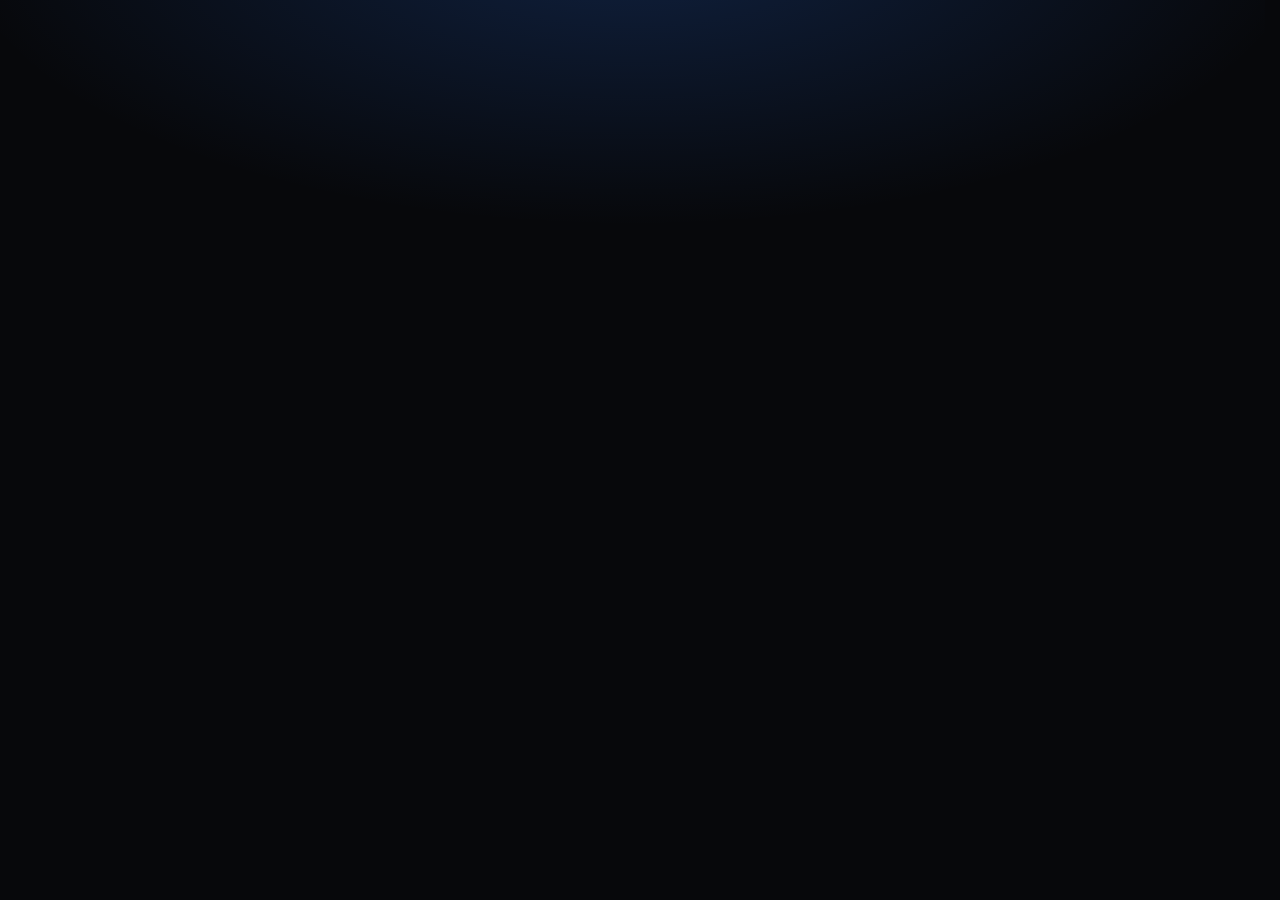
==== commit dcd16368: "Restore the seven-source desk files." ====
--- a/index.html
+++ b/index.html
@@ -15,8 +15,13 @@
 <body>
 <div id="app"></div>
 <script src="js/i18n.js"></script>
+<script src="js/i18n-hi.js"></script>
+<script src="js/i18n-hi-b.js"></script>
+<script src="js/i18n-ur.js"></script>
 <script src="js/chrome.js"></script>
 <script src="js/calc.js"></script>
 <script src="js/app.js"></script>
+<script src="js/app-2.js"></script>
+<script src="js/app-3.js"></script>
 </body>
 </html>
--- a/css/app.css
+++ b/css/app.css
@@ -2,43 +2,52 @@
   --font-ui: "Inter", "Noto Sans Devanagari", "Noto Sans Arabic", sans-serif;
   --font-num: "JetBrains Mono", ui-monospace, monospace;
   --bg: #07080b;
-  --elev: #0e1117;
-  --sunken: #0a0c10;
-  --line: #1e2430;
-  --text: #eef2f6;
-  --muted: #8b93a7;
-  --accent: #3d8bfd;
-  --accent-dim: rgba(61, 139, 253, 0.16);
-  --up: #1ecb7a;
-  --down: #ff5c7a;
-  --shadow: 0 8px 24px rgba(0, 0, 0, 0.35);
+  --elev: #10141c;
+  --card: #121826;
+  --sunken: #0b0e14;
+  --line: #243049;
+  --text: #f4f7fb;
+  --muted: #93a0b5;
+  --accent: #2f7bff;
+  --accent-dim: rgba(47, 123, 255, 0.16);
+  --up: #3dd68c;
+  --down: #ff5d73;
+  --glow: rgba(47, 123, 255, 0.22);
+  --shadow: 0 18px 50px rgba(0, 0, 0, 0.35);
+  --on-accent: #ffffff;
   color-scheme: dark;
 }
 html[data-theme="night"] {
   --bg: #000000;
-  --elev: #070809;
-  --sunken: #030404;
-  --line: #16181d;
-  --text: #d5dbe3;
-  --muted: #7d8696;
+  --elev: #050505;
+  --card: #070707;
+  --sunken: #000000;
+  --line: #1c1c1c;
+  --text: #f2f2f2;
+  --muted: #8d8d8d;
   --accent: #6aa6ff;
-  --accent-dim: rgba(106, 166, 255, 0.14);
+  --accent-dim: rgba(106, 166, 255, 0.16);
   --up: #7dcea0;
   --down: #e07a84;
+  --glow: rgba(106, 166, 255, 0.14);
+  --shadow: 0 18px 40px rgba(0, 0, 0, 0.6);
   color-scheme: dark;
 }
 html[data-theme="day"] {
-  --bg: #f4f6f8;
+  --bg: #f5f7fb;
   --elev: #ffffff;
-  --sunken: #e8edf2;
-  --line: #d5dde6;
+  --card: #ffffff;
+  --sunken: #eef2f7;
+  --line: #d5deea;
   --text: #121820;
-  --muted: #5c6b7c;
-  --accent: #1565d8;
-  --accent-dim: rgba(21, 101, 216, 0.1);
+  --muted: #5c6b80;
+  --accent: #1558d6;
+  --accent-dim: rgba(21, 88, 214, 0.1);
   --up: #0c7a45;
   --down: #c4233c;
-  --shadow: 0 8px 20px rgba(18, 24, 32, 0.06);
+  --glow: rgba(21, 88, 214, 0.12);
+  --shadow: 0 16px 36px rgba(18, 24, 32, 0.08);
+  --on-accent: #ffffff;
   color-scheme: light;
 }
 * { box-sizing: border-box; }
@@ -46,16 +55,18 @@
 html, body { margin: 0; padding: 0; }
 body {
   min-height: 100vh;
-  background: var(--bg);
+  background:
+    radial-gradient(1100px 480px at 50% -8%, var(--glow), transparent 62%),
+    var(--bg);
   color: var(--text);
   font-family: var(--font-ui);
-  font-size: 13px;
-  line-height: 1.45;
+  font-size: 14px;
+  line-height: 1.5;
 }
 button, input, select { font: inherit; color: inherit; }
 button { cursor: pointer; }
 h1, h2, h3, p { margin: 0; }
-h1, h2, h3 { font-weight: 600; letter-spacing: -0.02em; }
+h1, h2, h3 { font-weight: 600; letter-spacing: -0.03em; }
 a { color: var(--accent); }
 .skip {
   position: absolute;
@@ -63,138 +74,195 @@
   top: -48px;
   z-index: 80;
   background: var(--accent);
-  color: #fff;
+  color: var(--on-accent);
   border: 0;
-  border-radius: 6px;
+  border-radius: 8px;
   padding: 8px 12px;
 }
 .skip:focus { top: 8px; }
-.sticky-stack {
+.topnav {
   position: sticky;
   top: 0;
   z-index: 40;
-  background: color-mix(in srgb, var(--bg) 92%, transparent);
-  backdrop-filter: blur(12px);
+  background: color-mix(in srgb, var(--bg) 86%, transparent);
+  backdrop-filter: blur(16px);
   border-bottom: 1px solid var(--line);
 }
-.bar {
+.topnav-inner {
+  width: min(1160px, calc(100% - 28px));
+  margin-inline: auto;
+  min-height: 64px;
   display: flex;
   align-items: center;
   gap: 8px;
-  min-height: 52px;
-  padding: 8px 12px;
   flex-wrap: wrap;
-}
-.brand {
+  padding: 8px 0;
+}
+.brandlock {
   display: inline-flex;
   align-items: center;
   gap: 8px;
   background: none;
   border: 0;
-  padding: 0 4px;
-  min-height: 32px;
-  color: var(--text);
-  font-weight: 600;
-  font-size: 14px;
-  letter-spacing: -0.02em;
+  color: var(--text);
   text-decoration: none;
-}
-.brand svg { display: block; color: var(--accent); flex: 0 0 auto; }
-.nav {
-  display: flex;
-  flex-wrap: wrap;
-  align-items: center;
-  gap: 2px;
-  min-width: 0;
-}
-.nav > button, a.back, a.tool-link, .seg button, .chips button, .text-btn {
+  font-weight: 650;
+  font-size: 15px;
+  letter-spacing: -0.03em;
+  padding: 4px 8px 4px 0;
+  min-height: 36px;
+}
+.brandlock svg { color: var(--accent); display: block; }
+.primary-nav { display: flex; flex-wrap: wrap; align-items: center; gap: 2px; }
+.navitem, .backlink {
   background: transparent;
   border: 0;
   color: var(--muted);
-  padding: 6px 8px;
-  min-height: 32px;
-  border-radius: 6px;
-  font-size: 13px;
   text-decoration: none;
+  border-radius: 8px;
+  min-height: 34px;
+  padding: 6px 10px;
+  font-size: 13.5px;
+  font-weight: 500;
   display: inline-flex;
   align-items: center;
 }
-.nav > button[aria-current="page"], .chips button[aria-pressed="true"], .seg button[aria-pressed="true"] {
-  color: var(--text);
-}
-.nav > button[aria-current="page"] { box-shadow: inset 0 -1px 0 var(--accent); border-radius: 0; }
-.nav > button:hover, a.back:hover, a.tool-link:hover, .chips button:hover, .text-btn:hover, .token-btn:hover {
+.navitem[aria-current="page"] {
   color: var(--text);
   background: var(--accent-dim);
 }
-.tools {
+.navitem:hover, .backlink:hover, .textish:hover { color: var(--text); background: var(--accent-dim); }
+.find, .finder {
   display: flex;
   align-items: center;
   gap: 8px;
-  margin-inline-start: auto;
-  flex-wrap: wrap;
-  min-width: 0;
-}
-.search {
-  display: flex;
-  align-items: center;
-  gap: 8px;
-  min-width: 0;
-  background: var(--sunken);
-  border: 1px solid var(--line);
-  color: var(--muted);
-}
-.search.compact {
-  flex: 1 1 320px;
-  max-width: 560px;
-  border-radius: 8px;
-  padding: 6px 12px;
-  min-height: 40px;
-}
-.search input {
+  background: var(--sunken);
+  border: 1px solid var(--line);
+  color: var(--muted);
+}
+.find {
+  width: min(240px, 100%);
+  min-width: 160px;
+  height: 36px;
+  border-radius: 999px;
+  padding: 0 12px;
+}
+.topnav .find { margin-inline-start: auto; }
+.block .find { margin-inline-start: 0; width: min(560px, 100%); }
+.finder {
+  width: min(760px, 100%);
+  height: 58px;
+  border-radius: 16px;
+  padding: 0 18px;
+  box-shadow: 0 0 0 6px var(--accent-dim);
+}
+.find:focus-within, .finder:focus-within { border-color: var(--accent); color: var(--text); }
+.find input, .finder input {
   flex: 1;
   min-width: 0;
   border: 0;
   outline: 0;
   background: transparent;
-  font-family: var(--font-ui);
-  color: var(--text);
-  font-size: 14px;
-}
-.search:focus-within { border-color: var(--accent); color: var(--text); }
+  color: var(--text);
+  font-size: 15px;
+  padding: 0;
+  min-height: 0;
+}
+.finder input { font-size: 17px; }
+.prefs, .auth { display: inline-flex; align-items: center; gap: 6px; flex-wrap: wrap; }
 .seg {
   display: inline-flex;
   border: 1px solid var(--line);
-  border-radius: 8px;
+  border-radius: 999px;
   overflow: hidden;
-  flex: 0 0 auto;
-}
-.seg button { border-radius: 0; padding: 4px 8px; font-size: 12px; }
-.seg button[aria-pressed="true"] { background: var(--accent-dim); }
-.page-body { width: min(1180px, 100%); margin-inline: auto; padding: 0 16px 28px; }
-.view { padding-top: 16px; display: grid; gap: 10px; }
-.view > h1 { font-size: 20px; }
-.muted { color: var(--muted); }
-.err { color: var(--down); }
-.tcards {
-  display: grid;
-  grid-template-columns: repeat(auto-fill, minmax(220px, 1fr));
-  gap: 8px;
-}
-.tcard {
-  display: block;
-  width: 100%;
+  background: var(--sunken);
+}
+.seg button {
+  border: 0;
+  background: transparent;
+  color: var(--muted);
+  min-height: 32px;
+  padding: 4px 8px;
+  font-size: 12px;
+}
+.seg button[aria-pressed="true"] { background: var(--accent); color: var(--on-accent); }
+.ghost, .solid, .textish {
+  border-radius: 999px;
+  min-height: 34px;
+  padding: 6px 12px;
+  font-size: 13px;
+  font-weight: 600;
+}
+.ghost, .textish {
+  background: transparent;
+  border: 1px solid var(--line);
+  color: var(--text);
+}
+.solid {
+  background: var(--accent);
+  border: 1px solid transparent;
+  color: var(--on-accent);
+}
+.who {
+  max-width: 140px;
+  overflow: hidden;
+  text-overflow: ellipsis;
+  white-space: nowrap;
+}
+.wrap { width: min(1160px, calc(100% - 28px)); margin-inline: auto; padding-bottom: 72px; }
+.hero {
+  padding: 56px 0 12px;
+  display: grid;
+  justify-items: center;
+  text-align: center;
+  gap: 12px;
+}
+.kicker {
+  color: var(--accent);
+  font-size: 12px;
+  font-weight: 600;
+  letter-spacing: 0.08em;
+  }
+.hero h1 { font-size: 44px; letter-spacing: -0.045em; line-height: 1.1; }
+.lead, .quiet { color: var(--muted); }
+.lead { max-width: 640px; }
+.block { padding-top: 28px; display: grid; gap: 12px; }
+.block h1 { font-size: 28px; }
+.headrow, .split-title {
+  display: flex;
+  justify-content: space-between;
+  gap: 12px;
+  align-items: end;
+  flex-wrap: wrap;
+}
+.trendrow {
+  display: flex;
+  gap: 12px;
+  overflow-x: auto;
+  padding-bottom: 4px;
+  scroll-snap-type: x proximity;
+}
+.entity {
+  flex: 0 0 240px;
+  scroll-snap-align: start;
   text-align: start;
-  border: 1px solid var(--line);
-  background: var(--sunken);
-  border-radius: 8px;
-  padding: 10px;
-  color: var(--text);
-}
-.tcard h3 { font-size: 14px; }
-.tcard[aria-pressed="true"] { border-color: var(--accent); }
-.tags { display: flex; flex-wrap: wrap; gap: 4px; margin: 6px 0; }
-.tag {
+  background: var(--card);
+  border: 1px solid var(--line);
+  border-radius: 16px;
+  padding: 14px;
+  color: var(--text);
+  display: grid;
+  grid-template-columns: 1fr auto;
+  gap: 4px 10px;
+  box-shadow: var(--shadow);
+}
+.entity h3 { font-size: 15px; }
+.entity .meta { grid-column: 1 / -1; display: flex; gap: 6px; align-items: center; color: var(--muted); font-size: 12px; }
+.pct { text-align: end; display: grid; }
+.pct small { color: var(--muted); font-size: 10px; font-weight: 500; }
+.pill {
+  display: inline-flex;
+  align-items: center;
   border: 1px solid var(--line);
   border-radius: 999px;
   padding: 0 6px;
@@ -202,168 +270,208 @@
   line-height: 16px;
   color: var(--muted);
 }
-.meta, .pin {
-  display: flex;
-  justify-content: space-between;
+.tape-wrap, .scroll {
+  overflow: auto;
+  border: 1px solid var(--line);
+  border-radius: 16px;
+  background: var(--elev);
+}
+.scroll { max-height: 280px; }
+table { width: 100%; border-collapse: collapse; min-width: 640px; }
+th, td {
+  padding: 11px 14px;
+  text-align: start;
+  border-bottom: 1px solid var(--line);
+  vertical-align: middle;
+}
+th {
+  font-size: 11px;
+  letter-spacing: 0.12em;
+  color: var(--muted);
+  font-weight: 600;
+  background: var(--elev);
+  position: sticky;
+  top: 0;
+}
+tr:last-child td { border-bottom: 0; }
+tbody tr:hover { background: var(--accent-dim); }
+.panel {
+  background: var(--card);
+  border: 1px solid var(--line);
+  border-radius: 16px;
+  padding: 14px;
+  display: grid;
   gap: 10px;
-  align-items: baseline;
-  font-size: 12px;
-  color: var(--muted);
-  margin-top: 4px;
-}
-.pin { justify-content: flex-start; align-items: center; flex-wrap: wrap; }
-.meta b, .pin b { color: var(--text); font-weight: 500; }
-.detail, .card {
-  background: var(--elev);
-  border: 1px solid var(--line);
-  border-radius: 8px;
-  padding: 12px;
   min-width: 0;
 }
-.detail h2, .card h2, .view h2 { font-size: 14px; margin-bottom: 8px; }
-.detail h3 { font-size: 12px; color: var(--muted); margin-top: 10px; }
-.actions { display: flex; flex-wrap: wrap; gap: 8px; margin-top: 8px; }
-.actions button, .solid {
-  border: 1px solid var(--line);
-  background: transparent;
-  color: var(--text);
-  border-radius: 8px;
-  padding: 6px 10px;
-  min-height: 32px;
-}
-.solid, .actions button.solid {
+.banner {
+  border: 1px solid var(--line);
+  background: var(--accent-dim);
+  border-radius: 12px;
+  padding: 8px 12px;
+  color: var(--text);
+}
+.fields {
+  display: grid;
+  grid-template-columns: repeat(auto-fit, minmax(150px, 1fr));
+  gap: 8px;
+  align-items: end;
+}
+.field { display: grid; gap: 4px; min-width: 0; }
+.field span, .stat dt { color: var(--muted); font-size: 12px; }
+.field input, .field select, .solo {
+  width: 100%;
+  background: var(--sunken);
+  border: 1px solid var(--line);
+  border-radius: 10px;
+  min-height: 38px;
+  padding: 8px 10px;
+}
+.modes, .rowacts { display: flex; flex-wrap: wrap; gap: 8px; }
+.modes button, .pairbtn {
+  border: 1px solid var(--line);
+  background: var(--sunken);
+  color: var(--text);
+  border-radius: 999px;
+  min-height: 34px;
+  padding: 6px 12px;
+}
+.modes button[aria-pressed="true"], .pairbtn[aria-pressed="true"] {
   background: var(--accent);
   border-color: transparent;
-  color: #fff;
-}
-.fields {
+  color: var(--on-accent);
+}
+.stats {
   display: grid;
   grid-template-columns: repeat(auto-fit, minmax(140px, 1fr));
   gap: 8px;
-  align-items: end;
-}
-.field { display: grid; gap: 4px; }
-.field span { color: var(--muted); font-size: 12px; }
-.field input, .field select, .filter-field select {
-  width: 100%;
-  background: var(--sunken);
-  border: 1px solid var(--line);
-  border-radius: 8px;
+}
+.stat {
+  background: var(--sunken);
+  border: 1px solid var(--line);
+  border-radius: 12px;
   padding: 8px 10px;
-  min-height: 36px;
-}
-.filter-field { max-width: 280px; }
-.chips { display: flex; flex-wrap: wrap; gap: 6px; }
-.chips button { border: 1px solid var(--line); }
-.chips button[aria-pressed="true"] { background: var(--accent-dim); border-color: transparent; }
-.table-scroll {
-  max-height: 420px;
-  overflow: auto;
-  border: 1px solid var(--line);
-  border-radius: 8px;
-}
-.sheet { width: 100%; border-collapse: collapse; }
-.sheet th, .sheet td {
-  padding: 6px 8px;
-  border-bottom: 1px solid var(--line);
-  text-align: start;
-  vertical-align: middle;
-  white-space: nowrap;
-}
-.sheet th {
-  position: sticky;
-  top: 0;
-  background: var(--elev);
-  color: var(--muted);
-  font-weight: 600;
-  font-size: 11px;
-  letter-spacing: 0.04em;
-}
-.sheet.totals th { position: static; }
-.row-actions { display: flex; gap: 4px; }
-.num, .ltr, .ticker {
-  font-family: var(--font-num);
-  font-variant-numeric: tabular-nums;
-}
-.ltr, .num { direction: ltr; unicode-bidi: isolate; }
+}
+.stat dd { margin: 4px 0 0; font-size: 18px; }
+.columns { display: grid; grid-template-columns: 1fr 1fr; gap: 12px; align-items: start; }
+.num, .ltr { font-family: var(--font-num); font-variant-numeric: tabular-nums; direction: ltr; unicode-bidi: isolate; }
 .isolate { unicode-bidi: isolate; }
 .up { color: var(--up); }
 .down { color: var(--down); }
-.split {
-  display: grid;
-  grid-template-columns: minmax(200px, 280px) minmax(0, 1fr);
+.bad { color: var(--down); }
+.ok { color: var(--up); }
+.hops, .nodes, .blotter { list-style: none; margin: 0; padding: 0; display: grid; gap: 8px; }
+.hops li, .nodes li, .blotter li {
+  border: 1px solid var(--line);
+  border-radius: 12px;
+  padding: 8px 10px;
+  background: var(--sunken);
+}
+.crumb { display: flex; gap: 8px; align-items: center; color: var(--muted); font-size: 13px; }
+.chart-box { color: var(--accent); }
+.chart-box svg {
+  width: 100%;
+  height: 260px;
+  display: block;
+  background: var(--sunken);
+  border: 1px solid var(--line);
+  border-radius: 16px;
+}
+.price-line { font-size: 28px; display: flex; gap: 10px; align-items: baseline; flex-wrap: wrap; }
+.foot {
+  border-top: 1px solid var(--line);
+  color: var(--muted);
+  padding: 18px;
+  display: flex;
+  justify-content: space-between;
   gap: 12px;
-  align-items: start;
-}
-.compare {
-  display: grid;
-  grid-template-columns: 1fr 1fr;
-  gap: 12px;
-  align-items: start;
-}
-.token-list { display: grid; gap: 4px; }
-.token-btn {
-  display: flex;
-  justify-content: space-between;
-  gap: 8px;
-  width: 100%;
-  text-align: start;
-  background: var(--sunken);
-  border: 1px solid var(--line);
-  border-radius: 8px;
-  color: var(--text);
-  padding: 8px 10px;
-  min-height: 36px;
-}
-.token-btn[aria-pressed="true"] { border-color: var(--accent); }
-.stats {
-  display: grid;
-  grid-template-columns: repeat(auto-fit, minmax(140px, 1fr));
-  gap: 8px;
-  margin: 8px 0;
-}
-.stats div {
-  border: 1px solid var(--line);
-  border-radius: 8px;
-  padding: 8px;
-  background: var(--sunken);
-}
-.stats dt { color: var(--muted); font-size: 11px; }
-.stats dd { margin: 4px 0 0; font-size: 16px; }
-.hops { list-style: none; margin: 0; padding: 0; display: grid; gap: 8px; }
-.hops li {
-  border: 1px solid var(--line);
-  border-radius: 8px;
-  padding: 8px 10px;
-  background: var(--elev);
-}
-.chart-box {
-  min-height: 240px;
-  color: var(--accent);
-  display: grid;
-  align-items: center;
-}
-.chart-box svg, .chart-box .chart {
-  width: 100%;
-  height: 240px;
-  display: block;
-  background: var(--sunken);
-  border: 1px solid var(--line);
-  border-radius: 8px;
-}
-.price-line { font-size: 22px; display: flex; gap: 8px; align-items: baseline; flex-wrap: wrap; }
-.desk-foot {
-  border-top: 1px solid var(--line);
-  color: var(--muted);
-  text-align: center;
-  padding: 16px;
+  flex-wrap: wrap;
+  width: min(1160px, calc(100% - 28px));
+  margin-inline: auto;
+}
+.foot nav { display: flex; gap: 12px; }
+.cookiebar {
+  position: fixed;
+  inset-inline-end: 16px;
+  bottom: 16px;
+  z-index: 50;
+  width: min(320px, calc(100% - 32px));
+  background: var(--card);
+  border: 1px solid var(--line);
+  border-radius: 14px;
+  padding: 12px;
+  box-shadow: var(--shadow);
+  display: grid;
+  gap: 8px;
 }
 :focus-visible { outline: 2px solid var(--accent); outline-offset: 2px; }
-@media (max-width: 800px) {
-  .split, .compare { grid-template-columns: 1fr; }
-  .tools { width: 100%; }
-  .search.compact { max-width: none; flex-basis: 100%; }
+::placeholder { color: var(--muted); }
+@media (max-width: 860px) {
+  .hero h1 { font-size: 32px; }
+  .columns { grid-template-columns: 1fr; }
+  .find { margin-inline-start: 0; width: 100%; }
+  .topnav-inner { align-items: stretch; }
 }
 @media (prefers-reduced-motion: reduce) {
   * { scroll-behavior: auto !important; }
 }
+
+.sourcebar {
+  width: min(1240px, calc(100% - 28px));
+  margin-inline: auto;
+  display: flex;
+  flex-wrap: wrap;
+  gap: 6px;
+  padding: 10px 0 0;
+}
+.wrap { width: min(1240px, calc(100% - 28px)); }
+.foot { width: min(1240px, calc(100% - 28px)); }
+.desk-grid {
+  display: grid;
+  grid-template-columns: minmax(280px, 400px) minmax(0, 1fr);
+  gap: 16px;
+  align-items: start;
+}
+.desk-grid.even { grid-template-columns: 1fr 1fr; }
+.stack { display: grid; gap: 10px; }
+.entitycard {
+  text-align: start;
+  background: var(--card);
+  border: 1px solid var(--line);
+  border-radius: 16px;
+  padding: 12px;
+  color: var(--text);
+  display: grid;
+  gap: 6px;
+  box-shadow: var(--shadow);
+}
+.entitycard h3 { font-size: 15px; }
+.kv, .cardtop {
+  display: flex;
+  justify-content: space-between;
+  gap: 8px;
+  align-items: baseline;
+}
+.kv { color: var(--muted); font-size: 12px; }
+.filterrow { display: flex; flex-wrap: wrap; gap: 8px; align-items: end; }
+.tape-wrap.tight { max-height: 520px; }
+.dirgrid {
+  display: grid;
+  grid-template-columns: repeat(auto-fill, minmax(220px, 1fr));
+  gap: 10px;
+}
+.dircard {
+  text-align: start;
+  background: var(--card);
+  border: 1px solid var(--line);
+  border-radius: 16px;
+  padding: 12px;
+  display: grid;
+  gap: 8px;
+  color: var(--text);
+}
+.dircard[aria-pressed="true"] { border-color: var(--accent); box-shadow: var(--shadow); }
+.dircard .meta { display: flex; flex-wrap: wrap; gap: 4px; }
+@media (max-width: 860px) {
+  .desk-grid, .desk-grid.even { grid-template-columns: 1fr; }
+}
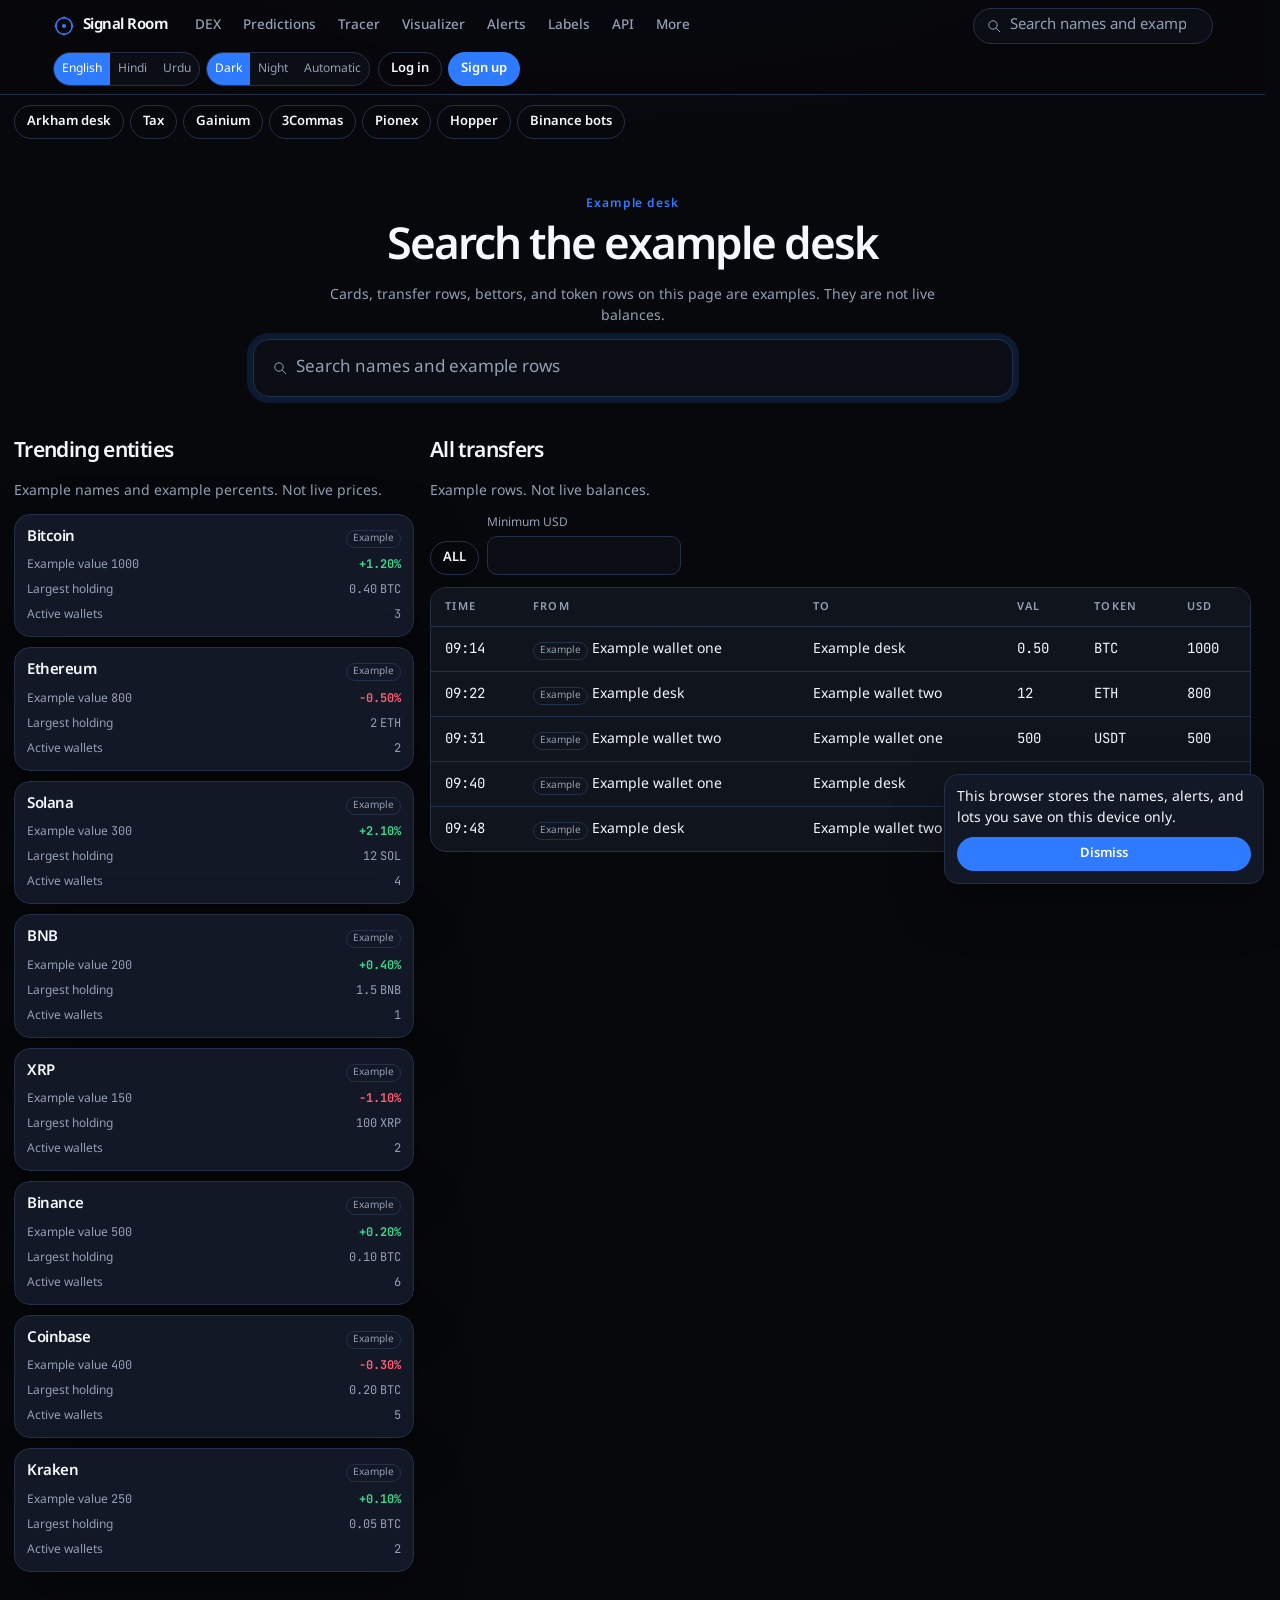
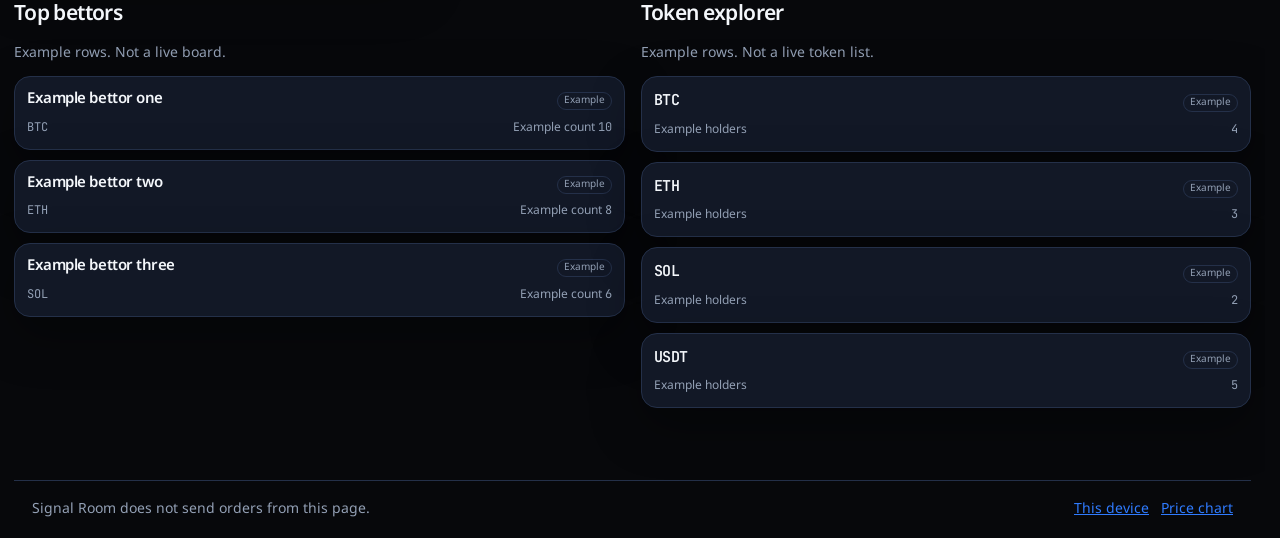
==== commit ba019a91: "Fold menus into one page." ====
--- a/index.html
+++ b/index.html
@@ -17,11 +17,14 @@
 <script src="js/i18n.js"></script>
 <script src="js/i18n-hi.js"></script>
 <script src="js/i18n-hi-b.js"></script>
+<script src="js/i18n-hi-c.js"></script>
 <script src="js/i18n-ur.js"></script>
+<script src="js/i18n-ur-b.js"></script>
 <script src="js/chrome.js"></script>
 <script src="js/calc.js"></script>
 <script src="js/app.js"></script>
 <script src="js/app-2.js"></script>
+<script src="js/app-4.js"></script>
 <script src="js/app-3.js"></script>
 </body>
 </html>
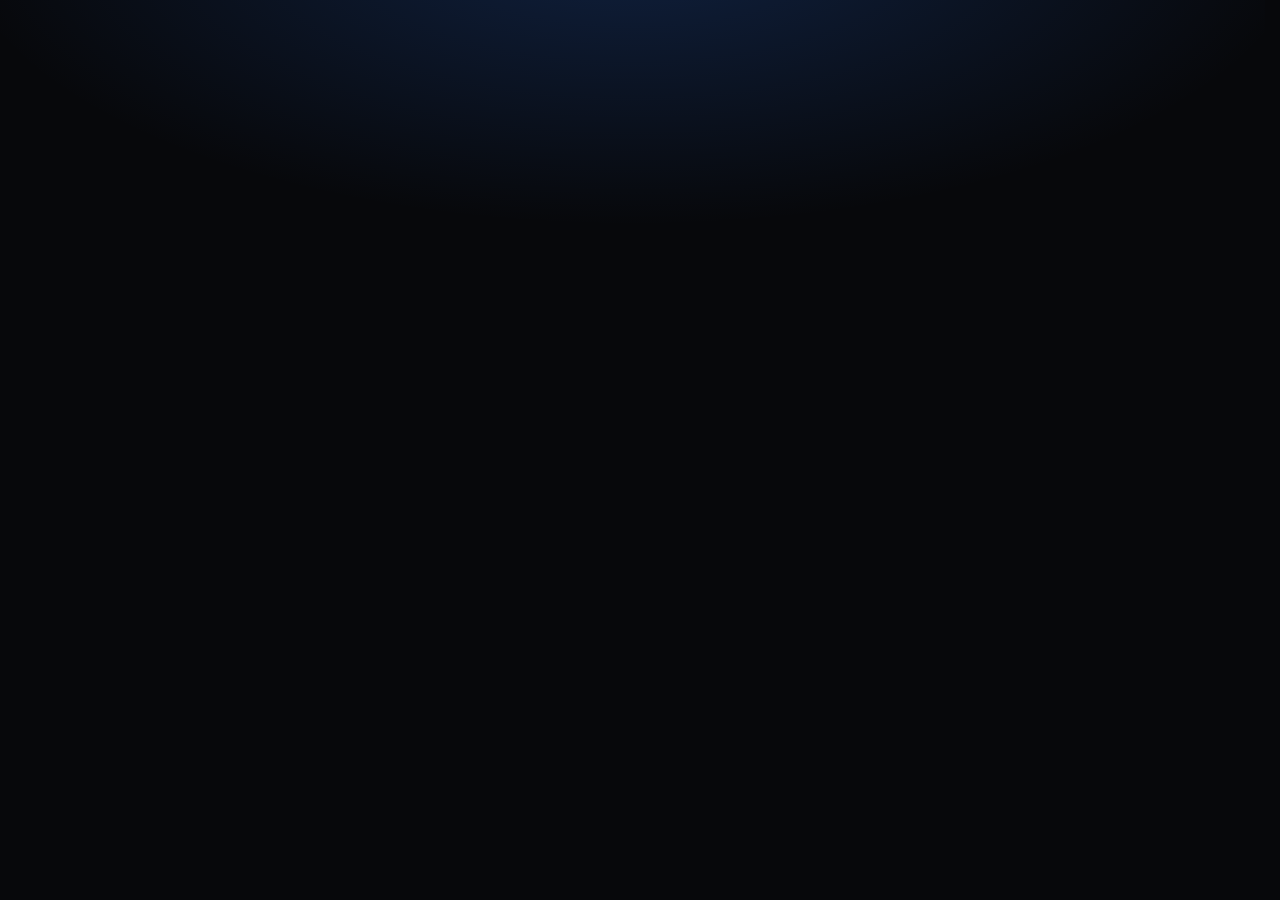
==== commit ec4240d4: "Fold menus into one page." ====
--- a/index.html
+++ b/index.html
@@ -15,6 +15,8 @@
 <body>
 <div id="app"></div>
 <script src="js/i18n.js"></script>
+<script src="js/i18n-en-a.js"></script>
+<script src="js/i18n-en-b.js"></script>
 <script src="js/i18n-hi.js"></script>
 <script src="js/i18n-hi-b.js"></script>
 <script src="js/i18n-hi-c.js"></script>
@@ -23,7 +25,12 @@
 <script src="js/chrome.js"></script>
 <script src="js/calc.js"></script>
 <script src="js/app.js"></script>
+<script src="js/app-b1.js"></script>
+<script src="js/app-b2.js"></script>
+<script src="js/app-b3.js"></script>
 <script src="js/app-2.js"></script>
+<script src="js/app-2b1.js"></script>
+<script src="js/app-2b2.js"></script>
 <script src="js/app-4.js"></script>
 <script src="js/app-3.js"></script>
 </body>
--- a/css/app.css
+++ b/css/app.css
@@ -475,3 +475,25 @@
 @media (max-width: 860px) {
   .desk-grid, .desk-grid.even { grid-template-columns: 1fr; }
 }
+
+.steps {
+  display: grid;
+  grid-template-columns: repeat(auto-fit, minmax(180px, 1fr));
+  gap: 8px;
+  list-style: none;
+  margin: 0;
+  padding: 0;
+}
+.steps li {
+  border: 1px solid var(--line);
+  border-radius: 12px;
+  padding: 10px;
+  display: grid;
+  gap: 4px;
+  background: var(--card);
+}
+@media (max-width: 640px) {
+  .dirgrid { grid-template-columns: 1fr; }
+  .primary-nav { flex: 1 1 100%; }
+  .steps { grid-template-columns: 1fr; }
+}
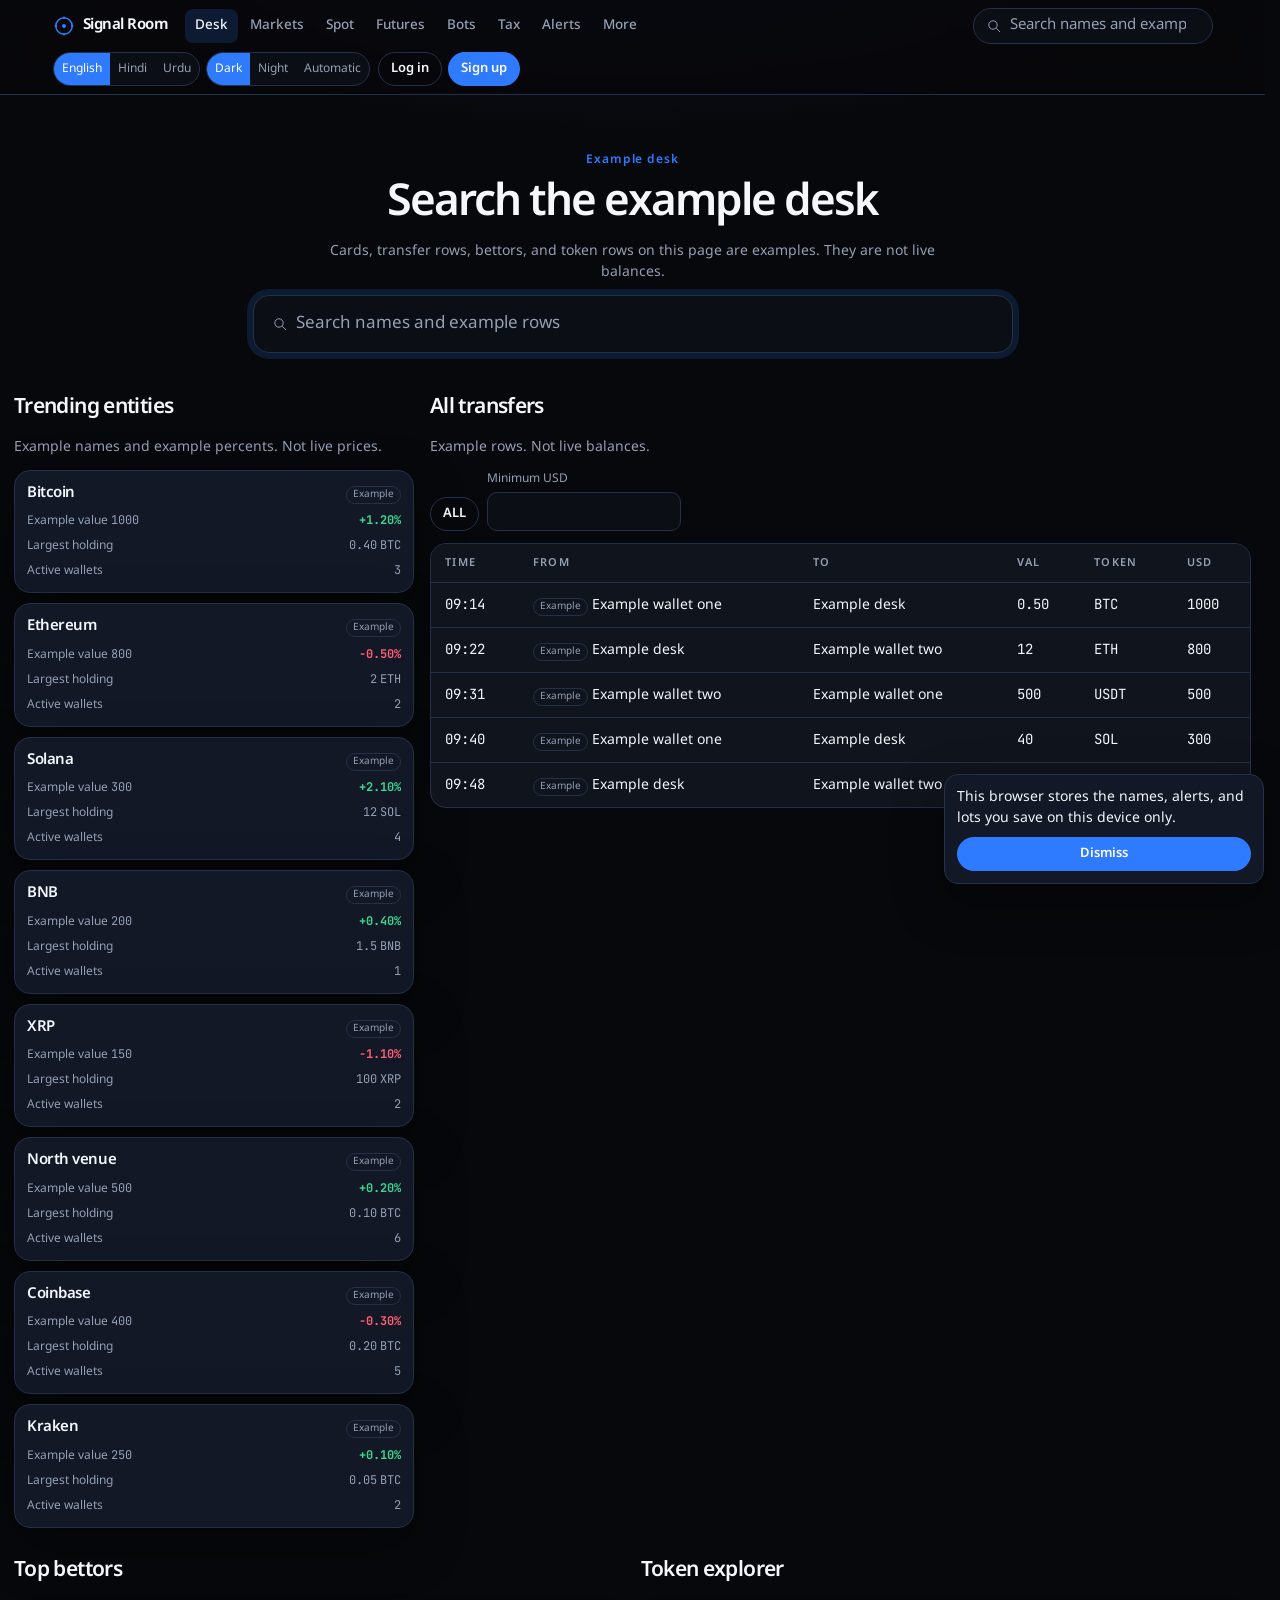
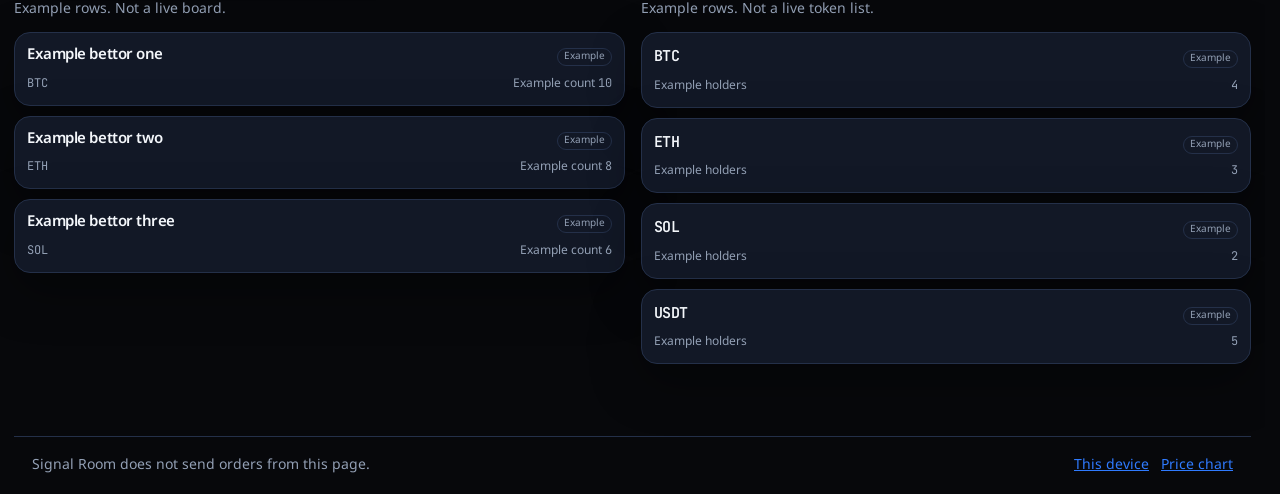
==== commit 41369780: "Fix split scripts so each file parses." ====
--- a/index.html
+++ b/index.html
@@ -27,7 +27,6 @@
 <script src="js/app.js"></script>
 <script src="js/app-b1.js"></script>
 <script src="js/app-b2.js"></script>
-<script src="js/app-b3.js"></script>
 <script src="js/app-2.js"></script>
 <script src="js/app-2b1.js"></script>
 <script src="js/app-2b2.js"></script>
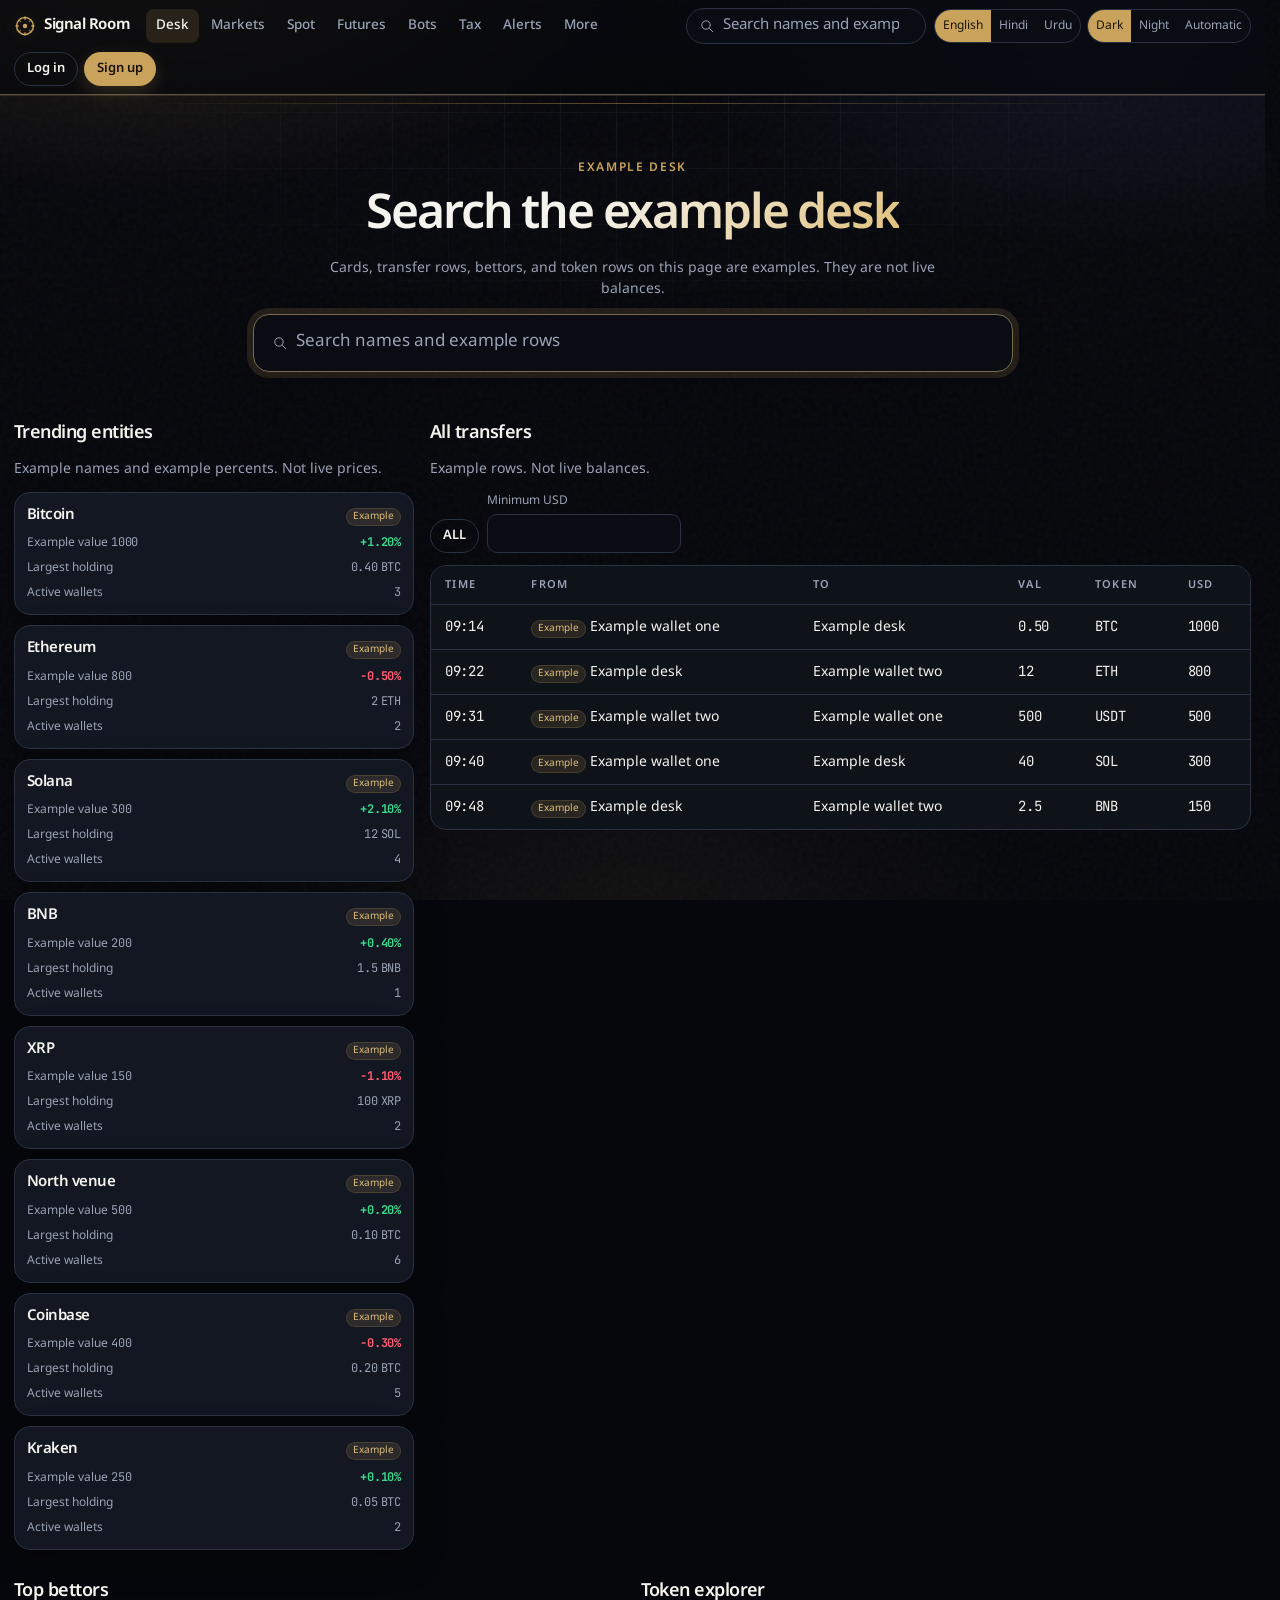
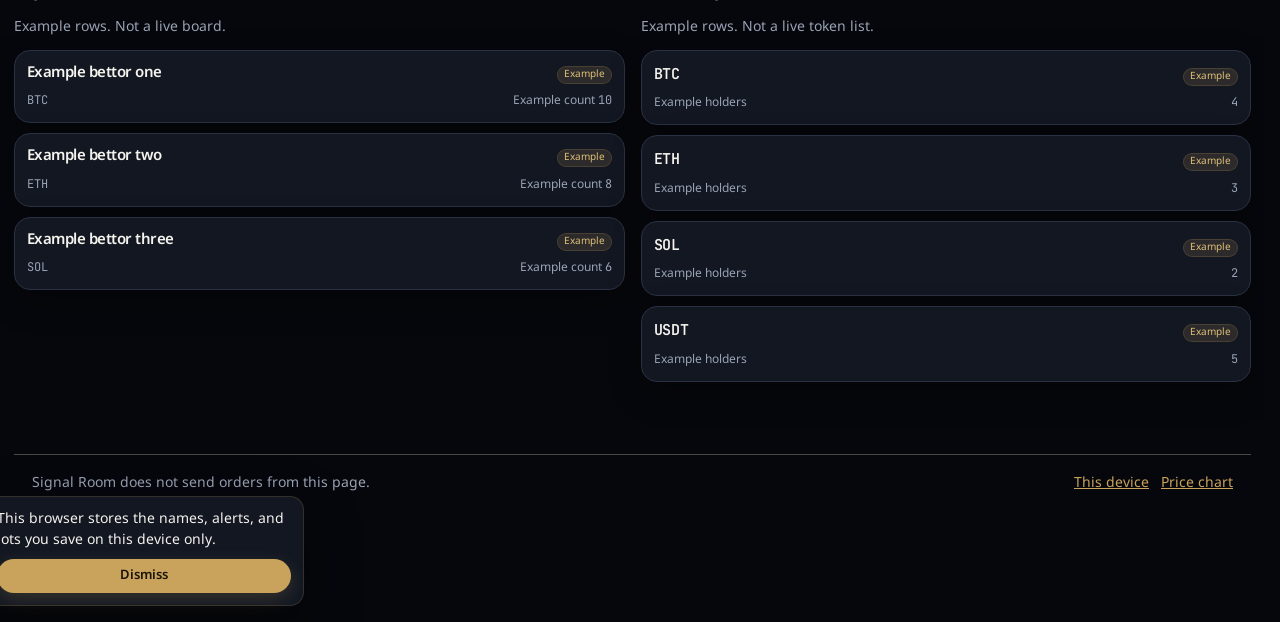
==== commit 5ad217b3: "Luxury responsive Signal Room UI: HTML shells + app-b1/app-b2" ====
--- a/index.html
+++ b/index.html
@@ -3,13 +3,15 @@
 <head>
 <meta charset="utf-8">
 <meta name="viewport" content="width=device-width, initial-scale=1">
-<meta name="theme-color" content="#07080b">
+<meta name="theme-color" content="#06070c">
 <title>Signal Room</title>
-<link rel="icon" href="data:image/svg+xml,%3Csvg xmlns='http://www.w3.org/2000/svg' viewBox='0 0 22 22'%3E%3Ccircle cx='11' cy='11' r='8.2' fill='%2307080b' stroke='%232f7bff' stroke-width='1.6'/%3E%3Ccircle cx='11' cy='11' r='2.1' fill='%232f7bff'/%3E%3C/svg%3E">
+<link rel="icon" href="data:image/svg+xml,%3Csvg xmlns='http://www.w3.org/2000/svg' viewBox='0 0 22 22'%3E%3Ccircle cx='11' cy='11' r='8.2' fill='%2307080b' stroke='%23c9a35c' stroke-width='1.6'/%3E%3Ccircle cx='11' cy='11' r='2.1' fill='%23c9a35c'/%3E%3C/svg%3E">
 <link rel="preconnect" href="https://fonts.googleapis.com">
 <link rel="preconnect" href="https://fonts.gstatic.com" crossorigin>
 <link href="https://fonts.googleapis.com/css2?family=Inter:wght@400;500;600;700&family=JetBrains+Mono:wght@400;500;600&family=Noto+Sans+Arabic:wght@400;600;700&family=Noto+Sans+Devanagari:wght@400;600;700&display=swap" rel="stylesheet">
 <link rel="stylesheet" href="css/app.css">
+<link rel="stylesheet" href="css/lux.css">
+<link rel="stylesheet" href="css/responsive.css">
 <script src="js/boot.js"></script>
 </head>
 <body>
--- a/css/app.css
+++ b/css/app.css
@@ -1,52 +1,69 @@
 :root {
   --font-ui: "Inter", "Noto Sans Devanagari", "Noto Sans Arabic", sans-serif;
   --font-num: "JetBrains Mono", ui-monospace, monospace;
-  --bg: #07080b;
-  --elev: #10141c;
-  --card: #121826;
-  --sunken: #0b0e14;
-  --line: #243049;
-  --text: #f4f7fb;
-  --muted: #93a0b5;
-  --accent: #2f7bff;
-  --accent-dim: rgba(47, 123, 255, 0.16);
+  --bg: #06070c;
+  --elev: #0e1219;
+  --card: #121722;
+  --sunken: #090c12;
+  --line: #2a3142;
+  --line-soft: rgba(201, 163, 92, 0.18);
+  --text: #f5f3ee;
+  --muted: #9aa3b5;
+  --accent: #c9a35c;
+  --accent-hi: #e0c07a;
+  --accent-dim: rgba(201, 163, 92, 0.14);
   --up: #3dd68c;
   --down: #ff5d73;
-  --glow: rgba(47, 123, 255, 0.22);
-  --shadow: 0 18px 50px rgba(0, 0, 0, 0.35);
-  --on-accent: #ffffff;
+  --glow: rgba(201, 163, 92, 0.2);
+  --glow-cool: rgba(88, 110, 180, 0.14);
+  --shadow: 0 20px 56px rgba(0, 0, 0, 0.42);
+  --shadow-card: 0 12px 32px rgba(0, 0, 0, 0.28);
+  --on-accent: #1a1408;
+  --radius: 16px;
+  --radius-sm: 12px;
+  --ease: 180ms ease;
+  --wrap: min(1240px, calc(100% - 28px));
   color-scheme: dark;
 }
 html[data-theme="night"] {
   --bg: #000000;
   --elev: #050505;
-  --card: #070707;
+  --card: #0a0a0a;
   --sunken: #000000;
-  --line: #1c1c1c;
-  --text: #f2f2f2;
-  --muted: #8d8d8d;
-  --accent: #6aa6ff;
-  --accent-dim: rgba(106, 166, 255, 0.16);
+  --line: #222222;
+  --line-soft: rgba(212, 175, 110, 0.14);
+  --text: #f0ece4;
+  --muted: #8a8a8a;
+  --accent: #d4af6e;
+  --accent-hi: #ebd09a;
+  --accent-dim: rgba(212, 175, 110, 0.12);
   --up: #7dcea0;
   --down: #e07a84;
-  --glow: rgba(106, 166, 255, 0.14);
-  --shadow: 0 18px 40px rgba(0, 0, 0, 0.6);
+  --glow: rgba(212, 175, 110, 0.14);
+  --glow-cool: rgba(70, 80, 120, 0.1);
+  --shadow: 0 18px 44px rgba(0, 0, 0, 0.65);
+  --shadow-card: 0 10px 28px rgba(0, 0, 0, 0.5);
+  --on-accent: #120e06;
   color-scheme: dark;
 }
 html[data-theme="day"] {
-  --bg: #f5f7fb;
+  --bg: #f4f2ec;
   --elev: #ffffff;
   --card: #ffffff;
-  --sunken: #eef2f7;
-  --line: #d5deea;
-  --text: #121820;
-  --muted: #5c6b80;
-  --accent: #1558d6;
-  --accent-dim: rgba(21, 88, 214, 0.1);
+  --sunken: #ebe7df;
+  --line: #d8d0c2;
+  --line-soft: rgba(150, 110, 40, 0.16);
+  --text: #16130e;
+  --muted: #5e5648;
+  --accent: #9a7420;
+  --accent-hi: #b8922e;
+  --accent-dim: rgba(154, 116, 32, 0.1);
   --up: #0c7a45;
   --down: #c4233c;
-  --glow: rgba(21, 88, 214, 0.12);
-  --shadow: 0 16px 36px rgba(18, 24, 32, 0.08);
+  --glow: rgba(154, 116, 32, 0.1);
+  --glow-cool: rgba(90, 110, 160, 0.06);
+  --shadow: 0 16px 36px rgba(22, 19, 14, 0.08);
+  --shadow-card: 0 8px 22px rgba(22, 19, 14, 0.06);
   --on-accent: #ffffff;
   color-scheme: light;
 }
@@ -55,9 +72,7 @@
 html, body { margin: 0; padding: 0; }
 body {
   min-height: 100vh;
-  background:
-    radial-gradient(1100px 480px at 50% -8%, var(--glow), transparent 62%),
-    var(--bg);
+  background: var(--bg);
   color: var(--text);
   font-family: var(--font-ui);
   font-size: 14px;
@@ -66,7 +81,7 @@
 button, input, select { font: inherit; color: inherit; }
 button { cursor: pointer; }
 h1, h2, h3, p { margin: 0; }
-h1, h2, h3 { font-weight: 600; letter-spacing: -0.03em; }
+h1, h2, h3 { font-weight: 600; letter-spacing: -0.035em; }
 a { color: var(--accent); }
 .skip {
   position: absolute;
@@ -84,12 +99,10 @@
   position: sticky;
   top: 0;
   z-index: 40;
-  background: color-mix(in srgb, var(--bg) 86%, transparent);
-  backdrop-filter: blur(16px);
   border-bottom: 1px solid var(--line);
 }
 .topnav-inner {
-  width: min(1160px, calc(100% - 28px));
+  width: var(--wrap);
   margin-inline: auto;
   min-height: 64px;
   display: flex;
@@ -126,6 +139,7 @@
   font-weight: 500;
   display: inline-flex;
   align-items: center;
+  transition: color var(--ease), background var(--ease);
 }
 .navitem[aria-current="page"] {
   color: var(--text);
@@ -139,10 +153,11 @@
   background: var(--sunken);
   border: 1px solid var(--line);
   color: var(--muted);
+  transition: border-color var(--ease), color var(--ease);
 }
 .find {
   width: min(240px, 100%);
-  min-width: 160px;
+  min-width: 140px;
   height: 36px;
   border-radius: 999px;
   padding: 0 12px;
@@ -184,6 +199,7 @@
   min-height: 32px;
   padding: 4px 8px;
   font-size: 12px;
+  transition: background var(--ease), color var(--ease);
 }
 .seg button[aria-pressed="true"] { background: var(--accent); color: var(--on-accent); }
 .ghost, .solid, .textish {
@@ -192,24 +208,27 @@
   padding: 6px 12px;
   font-size: 13px;
   font-weight: 600;
+  transition: background var(--ease), border-color var(--ease), transform var(--ease), box-shadow var(--ease);
 }
 .ghost, .textish {
   background: transparent;
   border: 1px solid var(--line);
   color: var(--text);
 }
+.ghost:hover, .textish:hover { border-color: var(--accent); }
 .solid {
   background: var(--accent);
   border: 1px solid transparent;
   color: var(--on-accent);
 }
+.solid:hover { background: var(--accent-hi); }
 .who {
   max-width: 140px;
   overflow: hidden;
   text-overflow: ellipsis;
   white-space: nowrap;
 }
-.wrap { width: min(1160px, calc(100% - 28px)); margin-inline: auto; padding-bottom: 72px; }
+.wrap { width: var(--wrap); margin-inline: auto; padding-bottom: 72px; }
 .hero {
   padding: 56px 0 12px;
   display: grid;
@@ -221,13 +240,15 @@
   color: var(--accent);
   font-size: 12px;
   font-weight: 600;
-  letter-spacing: 0.08em;
-  }
+  letter-spacing: 0.1em;
+  text-transform: uppercase;
+}
 .hero h1 { font-size: 44px; letter-spacing: -0.045em; line-height: 1.1; }
 .lead, .quiet { color: var(--muted); }
 .lead { max-width: 640px; }
 .block { padding-top: 28px; display: grid; gap: 12px; }
-.block h1 { font-size: 28px; }
+.block h1 { font-size: 28px; letter-spacing: -0.04em; }
+.block h2 { font-size: 18px; letter-spacing: -0.03em; }
 .headrow, .split-title {
   display: flex;
   justify-content: space-between;
@@ -248,13 +269,13 @@
   text-align: start;
   background: var(--card);
   border: 1px solid var(--line);
-  border-radius: 16px;
+  border-radius: var(--radius);
   padding: 14px;
   color: var(--text);
   display: grid;
   grid-template-columns: 1fr auto;
   gap: 4px 10px;
-  box-shadow: var(--shadow);
+  box-shadow: var(--shadow-card);
 }
 .entity h3 { font-size: 15px; }
 .entity .meta { grid-column: 1 / -1; display: flex; gap: 6px; align-items: center; color: var(--muted); font-size: 12px; }
@@ -270,10 +291,10 @@
   line-height: 16px;
   color: var(--muted);
 }
-.tape-wrap, .scroll {
+.tape-wrap, .scroll, .lux-table-wrap {
   overflow: auto;
   border: 1px solid var(--line);
-  border-radius: 16px;
+  border-radius: var(--radius);
   background: var(--elev);
 }
 .scroll { max-height: 280px; }
@@ -295,19 +316,19 @@
 }
 tr:last-child td { border-bottom: 0; }
 tbody tr:hover { background: var(--accent-dim); }
-.panel {
+.panel, .lux-card {
   background: var(--card);
   border: 1px solid var(--line);
-  border-radius: 16px;
+  border-radius: var(--radius);
   padding: 14px;
   display: grid;
   gap: 10px;
   min-width: 0;
 }
 .banner {
-  border: 1px solid var(--line);
+  border: 1px solid var(--line-soft);
   background: var(--accent-dim);
-  border-radius: 12px;
+  border-radius: var(--radius-sm);
   padding: 8px 12px;
   color: var(--text);
 }
@@ -326,7 +347,9 @@
   border-radius: 10px;
   min-height: 38px;
   padding: 8px 10px;
-}
+  transition: border-color var(--ease);
+}
+.field input:focus, .field select:focus, .solo:focus { border-color: var(--accent); outline: 0; }
 .modes, .rowacts { display: flex; flex-wrap: wrap; gap: 8px; }
 .modes button, .pairbtn {
   border: 1px solid var(--line);
@@ -335,6 +358,7 @@
   border-radius: 999px;
   min-height: 34px;
   padding: 6px 12px;
+  transition: background var(--ease), border-color var(--ease), color var(--ease);
 }
 .modes button[aria-pressed="true"], .pairbtn[aria-pressed="true"] {
   background: var(--accent);
@@ -349,10 +373,10 @@
 .stat {
   background: var(--sunken);
   border: 1px solid var(--line);
-  border-radius: 12px;
+  border-radius: var(--radius-sm);
   padding: 8px 10px;
 }
-.stat dd { margin: 4px 0 0; font-size: 18px; }
+.stat dd { margin: 4px 0 0; font-size: 18px; font-family: var(--font-num); font-variant-numeric: tabular-nums; }
 .columns { display: grid; grid-template-columns: 1fr 1fr; gap: 12px; align-items: start; }
 .num, .ltr { font-family: var(--font-num); font-variant-numeric: tabular-nums; direction: ltr; unicode-bidi: isolate; }
 .isolate { unicode-bidi: isolate; }
@@ -363,7 +387,7 @@
 .hops, .nodes, .blotter { list-style: none; margin: 0; padding: 0; display: grid; gap: 8px; }
 .hops li, .nodes li, .blotter li {
   border: 1px solid var(--line);
-  border-radius: 12px;
+  border-radius: var(--radius-sm);
   padding: 8px 10px;
   background: var(--sunken);
 }
@@ -375,7 +399,7 @@
   display: block;
   background: var(--sunken);
   border: 1px solid var(--line);
-  border-radius: 16px;
+  border-radius: var(--radius);
 }
 .price-line { font-size: 28px; display: flex; gap: 10px; align-items: baseline; flex-wrap: wrap; }
 .foot {
@@ -386,7 +410,7 @@
   justify-content: space-between;
   gap: 12px;
   flex-wrap: wrap;
-  width: min(1160px, calc(100% - 28px));
+  width: var(--wrap);
   margin-inline: auto;
 }
 .foot nav { display: flex; gap: 12px; }
@@ -406,94 +430,3 @@
 }
 :focus-visible { outline: 2px solid var(--accent); outline-offset: 2px; }
 ::placeholder { color: var(--muted); }
-@media (max-width: 860px) {
-  .hero h1 { font-size: 32px; }
-  .columns { grid-template-columns: 1fr; }
-  .find { margin-inline-start: 0; width: 100%; }
-  .topnav-inner { align-items: stretch; }
-}
-@media (prefers-reduced-motion: reduce) {
-  * { scroll-behavior: auto !important; }
-}
-
-.sourcebar {
-  width: min(1240px, calc(100% - 28px));
-  margin-inline: auto;
-  display: flex;
-  flex-wrap: wrap;
-  gap: 6px;
-  padding: 10px 0 0;
-}
-.wrap { width: min(1240px, calc(100% - 28px)); }
-.foot { width: min(1240px, calc(100% - 28px)); }
-.desk-grid {
-  display: grid;
-  grid-template-columns: minmax(280px, 400px) minmax(0, 1fr);
-  gap: 16px;
-  align-items: start;
-}
-.desk-grid.even { grid-template-columns: 1fr 1fr; }
-.stack { display: grid; gap: 10px; }
-.entitycard {
-  text-align: start;
-  background: var(--card);
-  border: 1px solid var(--line);
-  border-radius: 16px;
-  padding: 12px;
-  color: var(--text);
-  display: grid;
-  gap: 6px;
-  box-shadow: var(--shadow);
-}
-.entitycard h3 { font-size: 15px; }
-.kv, .cardtop {
-  display: flex;
-  justify-content: space-between;
-  gap: 8px;
-  align-items: baseline;
-}
-.kv { color: var(--muted); font-size: 12px; }
-.filterrow { display: flex; flex-wrap: wrap; gap: 8px; align-items: end; }
-.tape-wrap.tight { max-height: 520px; }
-.dirgrid {
-  display: grid;
-  grid-template-columns: repeat(auto-fill, minmax(220px, 1fr));
-  gap: 10px;
-}
-.dircard {
-  text-align: start;
-  background: var(--card);
-  border: 1px solid var(--line);
-  border-radius: 16px;
-  padding: 12px;
-  display: grid;
-  gap: 8px;
-  color: var(--text);
-}
-.dircard[aria-pressed="true"] { border-color: var(--accent); box-shadow: var(--shadow); }
-.dircard .meta { display: flex; flex-wrap: wrap; gap: 4px; }
-@media (max-width: 860px) {
-  .desk-grid, .desk-grid.even { grid-template-columns: 1fr; }
-}
-
-.steps {
-  display: grid;
-  grid-template-columns: repeat(auto-fit, minmax(180px, 1fr));
-  gap: 8px;
-  list-style: none;
-  margin: 0;
-  padding: 0;
-}
-.steps li {
-  border: 1px solid var(--line);
-  border-radius: 12px;
-  padding: 10px;
-  display: grid;
-  gap: 4px;
-  background: var(--card);
-}
-@media (max-width: 640px) {
-  .dirgrid { grid-template-columns: 1fr; }
-  .primary-nav { flex: 1 1 100%; }
-  .steps { grid-template-columns: 1fr; }
-}
--- a/css/lux.css
+++ b/css/lux.css
@@ -0,0 +1,209 @@
+/* Signal Room luxury desk layer — amber gold on deep charcoal */
+body {
+  background:
+    radial-gradient(900px 420px at 12% -6%, var(--glow), transparent 58%),
+    radial-gradient(780px 380px at 88% 4%, var(--glow-cool), transparent 55%),
+    radial-gradient(640px 280px at 50% 100%, rgba(201, 163, 92, 0.06), transparent 60%),
+    linear-gradient(180deg, color-mix(in srgb, var(--bg) 92%, #1a1620) 0%, var(--bg) 48%),
+    var(--bg);
+  background-attachment: fixed;
+}
+body::before {
+  content: "";
+  position: fixed;
+  inset: 0;
+  pointer-events: none;
+  z-index: 0;
+  opacity: 0.35;
+  background-image:
+    linear-gradient(var(--line) 1px, transparent 1px),
+    linear-gradient(90deg, var(--line) 1px, transparent 1px);
+  background-size: 56px 56px;
+  mask-image: radial-gradient(ellipse 70% 55% at 50% 0%, #000 20%, transparent 75%);
+}
+body::after {
+  content: "";
+  position: fixed;
+  inset: 0;
+  pointer-events: none;
+  z-index: 0;
+  opacity: 0.04;
+  background-image: url("data:image/svg+xml,%3Csvg viewBox='0 0 200 200' xmlns='http://www.w3.org/2000/svg'%3E%3Cfilter id='n'%3E%3CfeTurbulence type='fractalNoise' baseFrequency='0.9' numOctaves='3' stitchTiles='stitch'/%3E%3C/filter%3E%3Crect width='100%25' height='100%25' filter='url(%23n)'/%3E%3C/svg%3E");
+}
+#app, .topnav, .wrap, .foot, .cookiebar, .sourcebar { position: relative; z-index: 1; }
+.topnav {
+  background: color-mix(in srgb, var(--bg) 72%, transparent);
+  backdrop-filter: blur(22px) saturate(1.2);
+  -webkit-backdrop-filter: blur(22px) saturate(1.2);
+  border-bottom-color: color-mix(in srgb, var(--line) 70%, var(--accent) 30%);
+  box-shadow: 0 1px 0 var(--line-soft), 0 12px 40px rgba(0, 0, 0, 0.18);
+}
+.brandlock {
+  transition: color var(--ease), opacity var(--ease);
+}
+.brandlock:hover { color: var(--accent-hi); }
+.brandlock svg {
+  filter: drop-shadow(0 0 8px var(--glow));
+}
+.lux-hero.hero {
+  padding: 64px 0 20px;
+  gap: 14px;
+  position: relative;
+}
+.lux-hero.hero::before {
+  content: "";
+  position: absolute;
+  inset-inline: 10%;
+  top: 8px;
+  height: 1px;
+  background: linear-gradient(90deg, transparent, var(--accent), transparent);
+  opacity: 0.45;
+}
+.lux-hero .kicker {
+  letter-spacing: 0.14em;
+}
+.lux-hero h1 {
+  font-size: clamp(32px, 5vw, 48px);
+  background: linear-gradient(135deg, var(--text) 40%, var(--accent-hi));
+  -webkit-background-clip: text;
+  background-clip: text;
+  color: transparent;
+}
+html[data-theme="day"] .lux-hero h1 {
+  background: linear-gradient(135deg, var(--text) 30%, var(--accent));
+  -webkit-background-clip: text;
+  background-clip: text;
+}
+.panel, .lux-card, .entitycard, .dircard, .entity, .steps li {
+  box-shadow: var(--shadow-card), inset 0 1px 0 rgba(255, 255, 255, 0.04);
+  background-image: linear-gradient(165deg, color-mix(in srgb, var(--card) 88%, #fff 4%) 0%, var(--card) 55%);
+}
+html[data-theme="day"] .panel,
+html[data-theme="day"] .lux-card,
+html[data-theme="day"] .entitycard,
+html[data-theme="day"] .dircard,
+html[data-theme="day"] .entity,
+html[data-theme="day"] .steps li {
+  background-image: linear-gradient(165deg, #fff 0%, var(--card) 70%);
+  box-shadow: var(--shadow-card), inset 0 1px 0 rgba(255, 255, 255, 0.9);
+}
+.entitycard:hover, .dircard:hover, .steps li:hover {
+  transform: translateY(-2px);
+  border-color: color-mix(in srgb, var(--line) 40%, var(--accent) 60%);
+  box-shadow: var(--shadow), inset 0 1px 0 rgba(255, 255, 255, 0.06);
+}
+.entitycard:active, .dircard:active { transform: translateY(0); }
+.tape-wrap, .lux-table-wrap, .scroll {
+  box-shadow: inset 0 1px 0 rgba(255, 255, 255, 0.03);
+}
+.solid {
+  box-shadow: 0 6px 18px var(--glow);
+}
+.solid:hover { box-shadow: 0 8px 22px var(--glow); transform: translateY(-1px); }
+.finder {
+  border-color: color-mix(in srgb, var(--line) 50%, var(--accent) 50%);
+  box-shadow: 0 0 0 6px var(--accent-dim), 0 16px 40px rgba(0, 0, 0, 0.2);
+}
+.pill {
+  border-color: var(--line-soft);
+  color: var(--accent-hi);
+  background: var(--accent-dim);
+}
+.banner {
+  box-shadow: inset 0 1px 0 rgba(255, 255, 255, 0.04);
+}
+.stat dd, .num, .price-line .num {
+  letter-spacing: -0.02em;
+}
+.cookiebar {
+  backdrop-filter: blur(16px);
+  -webkit-backdrop-filter: blur(16px);
+  border-color: var(--line-soft);
+}
+.foot {
+  border-top-color: color-mix(in srgb, var(--line) 80%, var(--accent) 20%);
+}
+@media (prefers-reduced-motion: reduce) {
+  *, *::before, *::after {
+    scroll-behavior: auto !important;
+    transition-duration: 0.01ms !important;
+    animation-duration: 0.01ms !important;
+  }
+  .entitycard:hover, .dircard:hover, .steps li:hover, .solid:hover {
+    transform: none;
+  }
+}
+
+.sourcebar {
+  width: var(--wrap);
+  margin-inline: auto;
+  display: flex;
+  flex-wrap: wrap;
+  gap: 6px;
+  padding: 10px 0 0;
+}
+.desk-grid {
+  display: grid;
+  grid-template-columns: minmax(280px, 400px) minmax(0, 1fr);
+  gap: 16px;
+  align-items: start;
+}
+.desk-grid.even { grid-template-columns: 1fr 1fr; }
+.stack { display: grid; gap: 10px; }
+.entitycard {
+  text-align: start;
+  background: var(--card);
+  border: 1px solid var(--line);
+  border-radius: var(--radius);
+  padding: 12px;
+  color: var(--text);
+  display: grid;
+  gap: 6px;
+  box-shadow: var(--shadow-card);
+  transition: transform var(--ease), border-color var(--ease), box-shadow var(--ease);
+}
+.entitycard h3 { font-size: 15px; }
+.kv, .cardtop {
+  display: flex;
+  justify-content: space-between;
+  gap: 8px;
+  align-items: baseline;
+}
+.kv { color: var(--muted); font-size: 12px; }
+.filterrow { display: flex; flex-wrap: wrap; gap: 8px; align-items: end; }
+.tape-wrap.tight { max-height: 520px; }
+.dirgrid, .lux-grid {
+  display: grid;
+  grid-template-columns: repeat(auto-fill, minmax(220px, 1fr));
+  gap: 10px;
+}
+.dircard {
+  text-align: start;
+  background: var(--card);
+  border: 1px solid var(--line);
+  border-radius: var(--radius);
+  padding: 12px;
+  display: grid;
+  gap: 8px;
+  color: var(--text);
+  transition: transform var(--ease), border-color var(--ease), box-shadow var(--ease);
+}
+.dircard[aria-pressed="true"] { border-color: var(--accent); box-shadow: var(--shadow-card); }
+.dircard .meta { display: flex; flex-wrap: wrap; gap: 4px; }
+.steps {
+  display: grid;
+  grid-template-columns: repeat(auto-fit, minmax(180px, 1fr));
+  gap: 8px;
+  list-style: none;
+  margin: 0;
+  padding: 0;
+}
+.steps li {
+  border: 1px solid var(--line);
+  border-radius: var(--radius-sm);
+  padding: 10px;
+  display: grid;
+  gap: 4px;
+  background: var(--card);
+  transition: border-color var(--ease), transform var(--ease);
+}
--- a/css/responsive.css
+++ b/css/responsive.css
@@ -0,0 +1,162 @@
+/* Responsive + mobile drawer — logical props for RTL */
+.nav-burger, .nav-close, .nav-drawer, .nav-scrim { display: none; }
+.nav-burger {
+  align-items: center;
+  justify-content: center;
+  flex-direction: column;
+  gap: 5px;
+  width: 44px;
+  height: 44px;
+  min-width: 44px;
+  min-height: 44px;
+  padding: 0;
+  border-radius: 10px;
+  border: 1px solid var(--line);
+  background: var(--sunken);
+  color: var(--text);
+  margin-inline-start: 4px;
+  transition: background var(--ease), border-color var(--ease);
+}
+.nav-burger span {
+  display: block;
+  width: 18px;
+  height: 2px;
+  border-radius: 1px;
+  background: currentColor;
+}
+.nav-burger:hover { border-color: var(--accent); background: var(--accent-dim); }
+.nav-close {
+  align-items: center;
+  justify-content: center;
+  width: 44px;
+  height: 44px;
+  min-width: 44px;
+  min-height: 44px;
+  border: 1px solid var(--line);
+  border-radius: 10px;
+  background: var(--sunken);
+  color: var(--text);
+  font-size: 22px;
+  line-height: 1;
+}
+.nav-drawer {
+  position: fixed;
+  inset-block: 0;
+  inset-inline-end: 0;
+  width: min(320px, 88vw);
+  z-index: 60;
+  background: color-mix(in srgb, var(--elev) 92%, transparent);
+  backdrop-filter: blur(24px) saturate(1.15);
+  -webkit-backdrop-filter: blur(24px) saturate(1.15);
+  border-inline-start: 1px solid color-mix(in srgb, var(--line) 60%, var(--accent) 40%);
+  box-shadow: -16px 0 48px rgba(0, 0, 0, 0.35);
+  padding: 16px;
+  flex-direction: column;
+  gap: 14px;
+  overflow-y: auto;
+  transform: translateX(110%);
+  transition: transform 200ms ease;
+}
+html[dir="rtl"] .nav-drawer {
+  box-shadow: 16px 0 48px rgba(0, 0, 0, 0.35);
+  transform: translateX(-110%);
+}
+html.nav-open .nav-drawer {
+  display: flex;
+  transform: translateX(0);
+}
+.nav-drawer-head {
+  display: flex;
+  align-items: center;
+  justify-content: space-between;
+  gap: 8px;
+  font-weight: 650;
+  letter-spacing: -0.03em;
+  padding-bottom: 8px;
+  border-bottom: 1px solid var(--line);
+}
+.nav-drawer .primary-nav {
+  flex-direction: column;
+  align-items: stretch;
+  gap: 4px;
+}
+.nav-drawer .navitem, .nav-drawer .backlink {
+  min-height: 44px;
+  padding: 10px 12px;
+  font-size: 15px;
+  width: 100%;
+  justify-content: flex-start;
+}
+.nav-drawer .prefs, .nav-drawer .auth {
+  flex-direction: column;
+  align-items: stretch;
+  gap: 10px;
+}
+.nav-drawer .seg { width: 100%; }
+.nav-drawer .seg button {
+  flex: 1;
+  min-height: 40px;
+}
+.nav-drawer .ghost, .nav-drawer .solid {
+  min-height: 44px;
+  width: 100%;
+  justify-content: center;
+}
+.nav-drawer .auth { display: flex; }
+.nav-scrim {
+  position: fixed;
+  inset: 0;
+  z-index: 55;
+  background: rgba(0, 0, 0, 0.45);
+  border: 0;
+  padding: 0;
+  cursor: pointer;
+}
+html.nav-open .nav-scrim { display: block; }
+html.nav-open { overflow: hidden; }
+
+@media (max-width: 980px) {
+  .desk-grid, .desk-grid.even { grid-template-columns: 1fr 1fr; }
+  .lux-grid, .dirgrid { grid-template-columns: repeat(2, minmax(0, 1fr)); }
+}
+
+@media (max-width: 860px) {
+  .hero h1, .lux-hero h1 { font-size: 32px; }
+  .columns { grid-template-columns: 1fr; }
+  .desk-grid, .desk-grid.even { grid-template-columns: 1fr; }
+  .find { margin-inline-start: 0; }
+  .topnav-inner { flex-wrap: nowrap; align-items: center; gap: 6px; }
+  .nav-desktop { display: none !important; }
+  .nav-burger { display: inline-flex; }
+  .topnav .find {
+    flex: 1 1 auto;
+    width: auto;
+    min-width: 0;
+    max-width: none;
+    margin-inline-start: 0;
+  }
+  .topnav-inner > .brandlock { flex: 0 0 auto; }
+}
+
+@media (max-width: 720px) {
+  .wrap, .foot, .sourcebar { width: min(100% - 20px, 1240px); }
+  .hero { padding: 36px 0 8px; }
+  .block h1 { font-size: 24px; }
+  .lux-grid, .dirgrid { grid-template-columns: 1fr; }
+  .steps { grid-template-columns: 1fr; }
+  .entity { flex: 0 0 200px; }
+  .cookiebar {
+    inset-inline: 12px;
+    width: auto;
+    bottom: 12px;
+  }
+  .ghost, .solid, .navitem, .modes button, .pairbtn {
+    min-height: 40px;
+  }
+}
+
+@media (min-width: 861px) {
+  html.nav-open { overflow: auto; }
+  html.nav-open .nav-drawer,
+  html.nav-open .nav-scrim { display: none !important; }
+}
